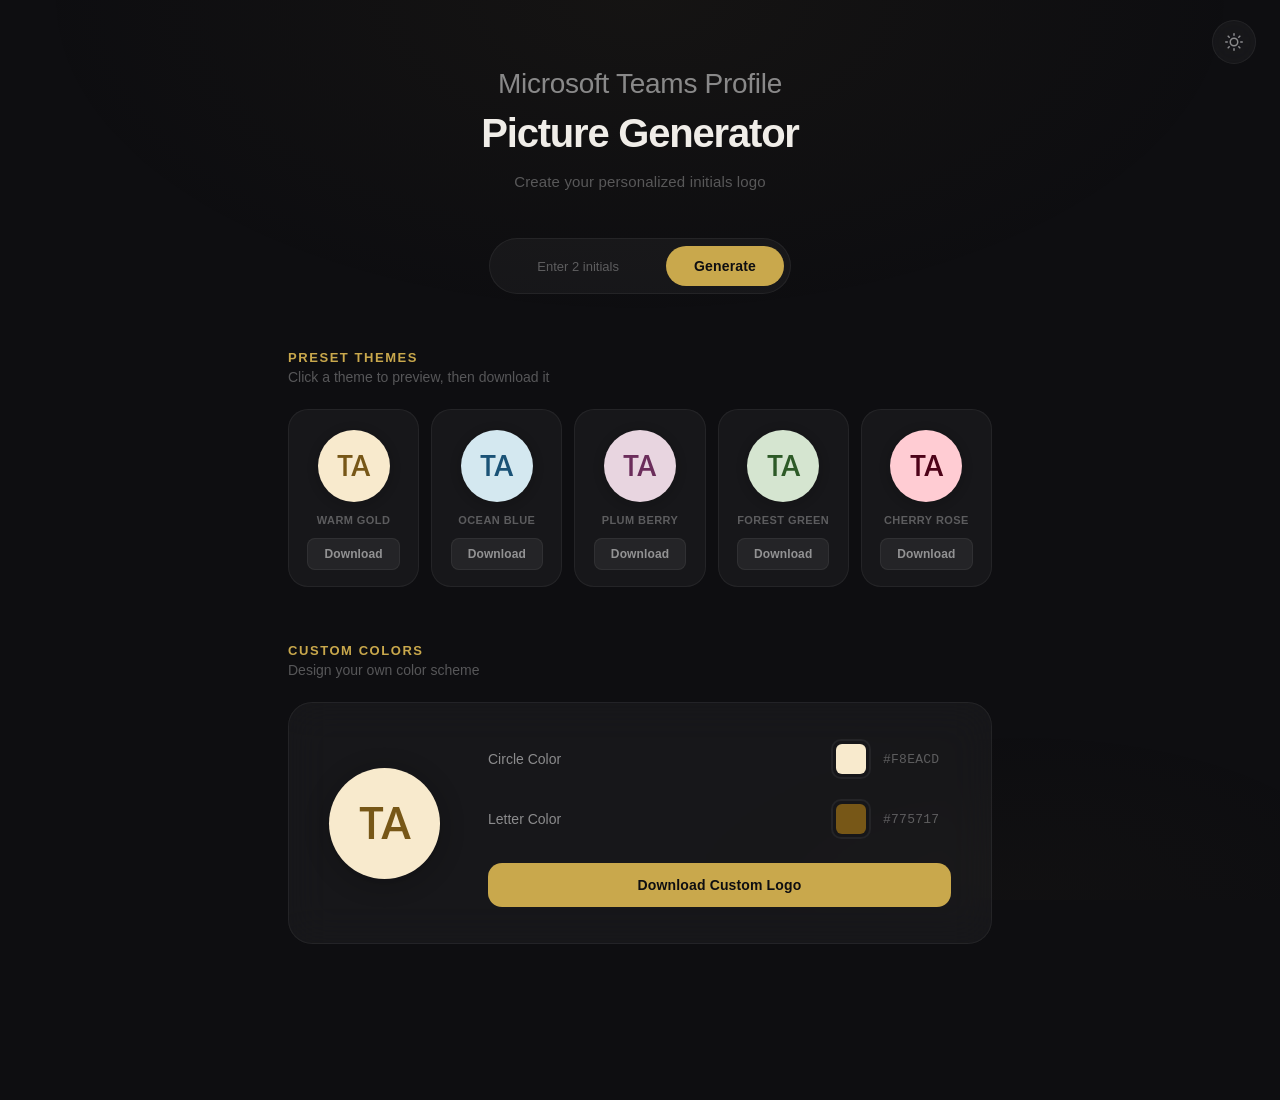
==== index.html @ c0f9a287 "slight adjustments to the color" ====
<!DOCTYPE html>
<html lang="en">
<head>
    <meta charset="UTF-8">
    <meta name="viewport" content="width=device-width, initial-scale=1.0">
    <title>MS Teams PFP Gen</title>
    <link rel="stylesheet" href="styles.css">
</head>
<body>
    <button class="theme-toggle" id="theme-toggle" aria-label="Toggle light/dark mode">
        <svg class="theme-icon theme-icon-sun" viewBox="0 0 24 24" fill="none" stroke="currentColor" stroke-width="2" stroke-linecap="round" stroke-linejoin="round">
            <circle cx="12" cy="12" r="5"></circle>
            <line x1="12" y1="1" x2="12" y2="3"></line>
            <line x1="12" y1="21" x2="12" y2="23"></line>
            <line x1="4.22" y1="4.22" x2="5.64" y2="5.64"></line>
            <line x1="18.36" y1="18.36" x2="19.78" y2="19.78"></line>
            <line x1="1" y1="12" x2="3" y2="12"></line>
            <line x1="21" y1="12" x2="23" y2="12"></line>
            <line x1="4.22" y1="19.78" x2="5.64" y2="18.36"></line>
            <line x1="18.36" y1="5.64" x2="19.78" y2="4.22"></line>
        </svg>
        <svg class="theme-icon theme-icon-moon" viewBox="0 0 24 24" fill="none" stroke="currentColor" stroke-width="2" stroke-linecap="round" stroke-linejoin="round">
            <path d="M21 12.79A9 9 0 1 1 11.21 3 7 7 0 0 0 21 12.79z"></path>
        </svg>
    </button>
    <div class="page">
        <header class="header">
            <h1 class="title">Microsoft Teams Profile <span class="title-accent">Picture Generator</span></h1>
            <p class="subtitle">Create your personalized initials logo</p>
        </header>

        <div class="input-section">
            <form id="initials-form" class="initials-form">
                <input type="text" id="initials" name="initials" maxlength="2" placeholder="Enter 2 initials" autocomplete="off">
                <button type="submit" class="btn btn-primary">Generate</button>
            </form>
        </div>

        <section class="section">
            <h2 class="section-title">Preset Themes</h2>
            <p class="section-desc">Click a theme to preview, then download it</p>
            <div class="presets-grid">
                <div class="preset-card" data-bg="#F8EACD" data-text="#775717">
                    <div class="preset-logo-wrap">
                        <div class="preset-logo">
                            <div class="preset-circle" style="background:#F8EACD;"></div>
                            <span class="preset-pair" style="color:#775717;">TA</span>
                        </div>
                    </div>
                    <span class="preset-label">Warm Gold</span>
                    <button class="btn btn-small btn-download preset-download">Download</button>
                </div>
                <div class="preset-card" data-bg="#D4E8F0" data-text="#1A5276">
                    <div class="preset-logo-wrap">
                        <div class="preset-logo">
                            <div class="preset-circle" style="background:#D4E8F0;"></div>
                            <span class="preset-pair" style="color:#1A5276;">TA</span>
                        </div>
                    </div>
                    <span class="preset-label">Ocean Blue</span>
                    <button class="btn btn-small btn-download preset-download">Download</button>
                </div>
                <div class="preset-card" data-bg="#E8D5E0" data-text="#6B2D5B">
                    <div class="preset-logo-wrap">
                        <div class="preset-logo">
                            <div class="preset-circle" style="background:#E8D5E0;"></div>
                            <span class="preset-pair" style="color:#6B2D5B;">TA</span>
                        </div>
                    </div>
                    <span class="preset-label">Plum Berry</span>
                    <button class="btn btn-small btn-download preset-download">Download</button>
                </div>
                <div class="preset-card" data-bg="#D5E5D0" data-text="#2D5A27">
                    <div class="preset-logo-wrap">
                        <div class="preset-logo">
                            <div class="preset-circle" style="background:#D5E5D0;"></div>
                            <span class="preset-pair" style="color:#2D5A27;">TA</span>
                        </div>
                    </div>
                    <span class="preset-label">Forest Green</span>
                    <button class="btn btn-small btn-download preset-download">Download</button>
                </div>
                <div class="preset-card" data-bg="#2C2C2C" data-text="#E8C872">
                    <div class="preset-logo-wrap">
                        <div class="preset-logo">
                            <div class="preset-circle" style="background:#ffccd3;"></div>
                            <span class="preset-pair" style="color:#4d0218;">TA</span>
                        </div>
                    </div>
                    <span class="preset-label">Cherry Rose</span>
                    <button class="btn btn-small btn-download preset-download">Download</button>
                </div>
            </div>
        </section>

        <section class="section">
            <h2 class="section-title">Custom Colors</h2>
            <p class="section-desc">Design your own color scheme</p>
            <div class="custom-area">
                <div class="custom-preview">
                    <div class="logo" id="custom-logo">
                        <div class="circle" id="custom-circle"></div>
                        <span class="letter-pair" id="custom-pair">TA</span>
                    </div>
                </div>
                <div class="custom-controls">
                    <div class="color-row">
                        <label class="color-label" for="circle-color">Circle Color</label>
                        <div class="color-input-wrap">
                            <input type="color" id="circle-color" value="#F8EACD" class="color-input">
                            <span class="color-hex" id="circle-hex">#F8EACD</span>
                        </div>
                    </div>
                    <div class="color-row">
                        <label class="color-label" for="letter-color">Letter Color</label>
                        <div class="color-input-wrap">
                            <input type="color" id="letter-color" value="#775717" class="color-input">
                            <span class="color-hex" id="letter-hex">#775717</span>
                        </div>
                    </div>
                    <button class="btn btn-primary btn-download-custom" id="download-custom">Download Custom Logo</button>
                </div>
            </div>
        </section>
    </div>

    <script>
        let currentInitials = ['T', 'A'];

        const form = document.getElementById('initials-form');
        const customPair = document.getElementById('custom-pair');
        const customCircle = document.getElementById('custom-circle');
        const circleColorInput = document.getElementById('circle-color');
        const letterColorInput = document.getElementById('letter-color');
        const circleHex = document.getElementById('circle-hex');
        const letterHex = document.getElementById('letter-hex');

        function updateAllInitials() {
            const text = currentInitials[0] + currentInitials[1];
            customPair.textContent = text;
            document.querySelectorAll('.preset-pair').forEach(pair => {
                pair.textContent = text;
            });
        }

        form.addEventListener('submit', (e) => {
            e.preventDefault();
            const value = form.elements['initials'].value.trim().toUpperCase();
            if (value.length >= 2) {
                currentInitials = [value[0], value[1]];
                updateAllInitials();
            }
        });

        circleColorInput.addEventListener('input', () => {
            const c = circleColorInput.value;
            customCircle.style.background = c;
            circleHex.textContent = c.toUpperCase();
        });

        letterColorInput.addEventListener('input', () => {
            const c = letterColorInput.value;
            customPair.style.color = c;
            letterHex.textContent = c.toUpperCase();
        });

        function downloadLogo(bgColor, textColor, filename) {
            const size = 444;
            const fontSize = 180;
            const canvas = document.createElement('canvas');
            canvas.width = size;
            canvas.height = size;
            const ctx = canvas.getContext('2d');

            ctx.beginPath();
            ctx.arc(size / 2, size / 2, size / 2, 0, Math.PI * 2);
            ctx.fillStyle = bgColor;
            ctx.fill();

            ctx.font = `600 ${fontSize}px "MyCustomFont", "Segoe UI", sans-serif`;
            ctx.fillStyle = textColor;
            ctx.textBaseline = 'middle';
            ctx.textAlign = 'center';

            const text = currentInitials[0] + currentInitials[1];
            ctx.fillText(text, size / 2, size / 2 + 2);

            canvas.toBlob((blob) => {
                const url = URL.createObjectURL(blob);
                const a = document.createElement('a');
                a.href = url;
                a.download = filename || 'ms-teams-pfp.png';
                a.click();
                URL.revokeObjectURL(url);
            }, 'image/png');
        }

        document.querySelectorAll('.preset-card').forEach(card => {
            const btn = card.querySelector('.preset-download');
            btn.addEventListener('click', (e) => {
                e.stopPropagation();
                const bg = card.dataset.bg;
                const text = card.dataset.text;
                const label = card.querySelector('.preset-label').textContent.toLowerCase().replace(/\s+/g, '-');
                downloadLogo(bg, text, `ms-teams-pfp-${label}.png`);
            });
        });

        document.getElementById('download-custom').addEventListener('click', () => {
            downloadLogo(circleColorInput.value, letterColorInput.value, 'ms-teams-pfp-custom.png');
        });

        const toggle = document.getElementById('theme-toggle');
        const root = document.documentElement;

        function setTheme(mode) {
            root.setAttribute('data-theme', mode);
        }

        toggle.addEventListener('click', () => {
            const current = root.getAttribute('data-theme') || 'dark';
            setTheme(current === 'dark' ? 'light' : 'dark');
        });

        setTheme('dark');

    </script>
</body>
</html>
---- styles.css ----
@font-face {
  font-family: 'MyCustomFont';
  src: url('fonts/Segoe UI/seguisb.ttf') format('truetype');
  font-weight: 600;
  font-style: normal;
}

@import url('https://fonts.googleapis.com/css2?family=DM+Sans:ital,opsz,wght@0,9..40,300;0,9..40,400;0,9..40,500;0,9..40,600;0,9..40,700&family=DM+Mono:wght@400;500&display=swap');

*, *::before, *::after {
  margin: 0;
  padding: 0;
  box-sizing: border-box;
}

:root {
  --bg-primary: #0e0e11;
  --bg-secondary: #161619;
  --bg-card: rgba(255, 255, 255, 0.04);
  --bg-card-hover: rgba(255, 255, 255, 0.07);
  --border-subtle: rgba(255, 255, 255, 0.06);
  --border-hover: rgba(255, 255, 255, 0.12);
  --text-primary: #f0ede8;
  --text-secondary: rgba(255, 255, 255, 0.5);
  --text-tertiary: rgba(255, 255, 255, 0.3);
  --accent: #c9a84c;
  --accent-dim: rgba(201, 168, 76, 0.15);
  --accent-glow: rgba(201, 168, 76, 0.08);
  --radius-sm: 10px;
  --radius-md: 14px;
  --radius-lg: 20px;
  --radius-xl: 24px;
  --shadow-card: 0 12px 40px rgba(0, 0, 0, 0.3), 0 0 0 1px rgba(255, 255, 255, 0.05);
  --shadow-circle: 0 2px 12px rgba(0, 0, 0, 0.2);
  --shadow-circle-lg: 0 4px 24px rgba(0, 0, 0, 0.25);
  --shadow-btn: 0 4px 20px rgba(201, 168, 76, 0.25);
  --glow-top: rgba(201, 168, 76, 0.04);
  --glow-bottom: rgba(201, 168, 76, 0.02);
}

[data-theme="light"] {
  --bg-primary: #f5f2ed;
  --bg-secondary: #eae6df;
  --bg-card: rgba(255, 255, 255, 0.7);
  --bg-card-hover: rgba(255, 255, 255, 0.9);
  --border-subtle: rgba(0, 0, 0, 0.06);
  --border-hover: rgba(0, 0, 0, 0.12);
  --text-primary: #1a1a1a;
  --text-secondary: rgba(0, 0, 0, 0.55);
  --text-tertiary: rgba(0, 0, 0, 0.35);
  --accent: #8B6914;
  --accent-dim: rgba(139, 105, 20, 0.1);
  --accent-glow: rgba(139, 105, 20, 0.06);
  --shadow-card: 0 8px 32px rgba(0, 0, 0, 0.06), 0 0 0 1px rgba(0, 0, 0, 0.03);
  --shadow-circle: 0 2px 10px rgba(0, 0, 0, 0.08);
  --shadow-circle-lg: 0 4px 20px rgba(0, 0, 0, 0.1);
  --shadow-btn: 0 4px 16px rgba(139, 105, 20, 0.2);
  --glow-top: rgba(139, 105, 20, 0.03);
  --glow-bottom: rgba(139, 105, 20, 0.015);
}

body {
  font-family: "DM Sans", -apple-system, BlinkMacSystemFont, sans-serif;
  background: var(--bg-primary);
  color: var(--text-primary);
  min-height: 100vh;
  -webkit-font-smoothing: antialiased;
  overflow-x: hidden;
}

body::before {
  content: '';
  position: fixed;
  inset: 0;
  background:
    radial-gradient(ellipse 80% 60% at 50% 0%, var(--glow-top) 0%, transparent 60%),
    radial-gradient(ellipse 60% 40% at 80% 100%, var(--glow-bottom) 0%, transparent 50%);
  pointer-events: none;
  z-index: 0;
}

.page {
  position: relative;
  z-index: 1;
  max-width: 760px;
  margin: 0 auto;
  padding: 64px 28px 100px;
}


.header {
  text-align: center;
  margin-bottom: 48px;
  animation: fadeUp 0.6s ease-out;
}

.title {
  font-family: "DM Sans", sans-serif;
  font-size: 28px;
  font-weight: 400;
  letter-spacing: -0.01em;
  color: var(--text-secondary);
  line-height: 1.4;
}

.title-accent {
  display: block;
  font-size: 40px;
  font-weight: 700;
  letter-spacing: -0.03em;
  color: var(--text-primary);
  margin-top: 2px;
}

.subtitle {
  margin-top: 12px;
  font-size: 15px;
  color: var(--text-tertiary);
  font-weight: 400;
  letter-spacing: 0.01em;
}


.input-section {
  display: flex;
  justify-content: center;
  margin-bottom: 56px;
  animation: fadeUp 0.6s ease-out 0.1s both;
}

.initials-form {
  display: flex;
  gap: 8px;
  align-items: center;
  background: var(--bg-card);
  border: 1px solid var(--border-subtle);
  border-radius: 60px;
  padding: 6px 6px 6px 8px;
  backdrop-filter: blur(20px);
  transition: border-color 0.3s, box-shadow 0.3s;
}

.initials-form:focus-within {
  border-color: var(--accent);
  box-shadow: 0 0 0 3px var(--accent-dim), 0 8px 32px rgba(0, 0, 0, 0.15);
}

.initials-form input {
  width: 160px;
  padding: 12px 20px;
  font-size: 16px;
  font-family: "DM Sans", sans-serif;
  font-weight: 500;
  border: none;
  background: transparent;
  color: var(--text-primary);
  text-align: center;
  letter-spacing: 0.2em;
  text-transform: uppercase;
  outline: none;
}

.initials-form input::placeholder {
  text-transform: none;
  letter-spacing: normal;
  color: var(--text-tertiary);
  font-size: 13px;
  font-weight: 400;
}

.btn {
  font-family: "DM Sans", sans-serif;
  font-size: 14px;
  font-weight: 600;
  border: none;
  cursor: pointer;
  transition: all 0.25s cubic-bezier(0.4, 0, 0.2, 1);
  letter-spacing: 0.01em;
}

.btn-primary {
  background: var(--accent);
  color: var(--bg-primary);
  padding: 12px 28px;
  border-radius: 60px;
}

.btn-primary:hover {
  background: #d4b45a;
  transform: translateY(-1px);
  box-shadow: var(--shadow-btn);
}

.btn-primary:active {
  transform: translateY(0);
}

.btn-small {
  padding: 8px 16px;
  font-size: 12px;
  font-weight: 600;
  border-radius: 8px;
}

.btn-download {
  background: rgba(255, 255, 255, 0.06);
  color: var(--text-secondary);
  border: 1px solid var(--border-subtle);
}

.btn-download:hover {
  background: var(--accent);
  color: var(--bg-primary);
  border-color: var(--accent);
  transform: translateY(-1px);
  box-shadow: var(--shadow-btn);
}


.section {
  margin-bottom: 56px;
}

.section-title {
  font-family: "DM Sans", sans-serif;
  font-size: 13px;
  font-weight: 600;
  text-transform: uppercase;
  letter-spacing: 0.12em;
  margin-bottom: 4px;
  color: var(--accent);
}

.section-desc {
  font-size: 14px;
  color: var(--text-tertiary);
  margin-bottom: 24px;
  font-weight: 400;
}

/* ─── Presets Grid ─── */

.presets-grid {
  display: grid;
  grid-template-columns: repeat(5, 1fr);
  gap: 12px;
  animation: fadeUp 0.6s ease-out 0.2s both;
}

@media (max-width: 640px) {
  .presets-grid {
    grid-template-columns: repeat(3, 1fr);
  }
}

@media (max-width: 400px) {
  .presets-grid {
    grid-template-columns: repeat(2, 1fr);
  }
}

.preset-card {
  display: flex;
  flex-direction: column;
  align-items: center;
  gap: 12px;
  padding: 20px 10px 16px;
  background: var(--bg-card);
  border-radius: var(--radius-lg);
  border: 1px solid var(--border-subtle);
  transition: all 0.3s cubic-bezier(0.4, 0, 0.2, 1);
  cursor: default;
  backdrop-filter: blur(10px);
}

.preset-card:hover {
  border-color: var(--border-hover);
  background: var(--bg-card-hover);
  transform: translateY(-4px);
  box-shadow: var(--shadow-card);
}

.preset-logo-wrap {
  display: flex;
  align-items: center;
  justify-content: center;
}

.preset-logo {
  position: relative;
  width: 72px;
  height: 72px;
  transition: transform 0.3s cubic-bezier(0.4, 0, 0.2, 1);
}

.preset-card:hover .preset-logo {
  transform: scale(1.05);
}

.preset-circle {
  position: absolute;
  inset: 0;
  border-radius: 50%;
  box-shadow: var(--shadow-circle);
}

.preset-pair {
  position: absolute;
  inset: 0;
  z-index: 1;
  display: flex;
  align-items: center;
  justify-content: center;
  font-family: "MyCustomFont", "Segoe UI", sans-serif;
  font-size: 29px;
  font-weight: 600;
  line-height: 1;
  padding-bottom: 3px;
}

.preset-label {
  font-size: 11px;
  font-weight: 600;
  color: var(--text-tertiary);
  letter-spacing: 0.04em;
  text-transform: uppercase;
}

/* ─── Custom Area ─── */

.custom-area {
  display: flex;
  align-items: center;
  gap: 48px;
  background: var(--bg-card);
  border-radius: var(--radius-xl);
  padding: 36px 40px;
  border: 1px solid var(--border-subtle);
  backdrop-filter: blur(20px);
  animation: fadeUp 0.6s ease-out 0.3s both;
}

@media (max-width: 540px) {
  .custom-area {
    flex-direction: column;
    gap: 28px;
    padding: 28px 24px;
  }
}

.custom-preview {
  display: flex;
  align-items: center;
  justify-content: center;
  flex-shrink: 0;
}

.logo {
  position: relative;
  width: 111px;
  height: 111px;
  transition: transform 0.3s ease;
}

.logo:hover {
  transform: scale(1.04);
}

.circle {
  position: absolute;
  inset: 0;
  background: #F8EACD;
  border-radius: 50%;
  box-shadow: var(--shadow-circle-lg);
}

.letter-pair {
  position: absolute;
  inset: 0;
  z-index: 1;
  display: flex;
  align-items: center;
  justify-content: center;
  font-family: "MyCustomFont", "Segoe UI", sans-serif;
  font-size: 45px;
  font-weight: 600;
  color: #775717;
  line-height: 1;
  padding-bottom: 5px;
}

.custom-controls {
  display: flex;
  flex-direction: column;
  gap: 20px;
  flex: 1;
}

.color-row {
  display: flex;
  align-items: center;
  justify-content: space-between;
  gap: 16px;
}

.color-label {
  font-size: 14px;
  font-weight: 500;
  color: var(--text-secondary);
  white-space: nowrap;
}

.color-input-wrap {
  display: flex;
  align-items: center;
  gap: 12px;
}

.color-input {
  -webkit-appearance: none;
  appearance: none;
  width: 40px;
  height: 40px;
  border: 2px solid var(--border-subtle);
  border-radius: var(--radius-sm);
  cursor: pointer;
  padding: 3px;
  background: var(--bg-secondary);
  transition: border-color 0.2s, box-shadow 0.2s;
}

.color-input:hover {
  border-color: var(--border-hover);
  box-shadow: 0 0 0 3px rgba(255, 255, 255, 0.04);
}

.color-input::-webkit-color-swatch-wrapper {
  padding: 0;
}

.color-input::-webkit-color-swatch {
  border: none;
  border-radius: 6px;
}

.color-input::-moz-color-swatch {
  border: none;
  border-radius: 6px;
}

.color-hex {
  font-size: 13px;
  font-family: "DM Mono", "Consolas", "SF Mono", monospace;
  color: var(--text-tertiary);
  min-width: 68px;
  letter-spacing: 0.02em;
}

.btn-download-custom {
  margin-top: 4px;
  width: 100%;
  border-radius: var(--radius-md);
  padding: 14px 28px;
  font-size: 14px;
}


.theme-toggle {
  position: fixed;
  top: 20px;
  right: 24px;
  z-index: 100;
  width: 44px;
  height: 44px;
  border-radius: 50%;
  border: 1px solid var(--border-subtle);
  background: var(--bg-card);
  backdrop-filter: blur(20px);
  color: var(--text-secondary);
  cursor: pointer;
  display: flex;
  align-items: center;
  justify-content: center;
  transition: all 0.3s cubic-bezier(0.4, 0, 0.2, 1);
}

.theme-toggle:hover {
  border-color: var(--accent);
  color: var(--accent);
  box-shadow: 0 0 0 3px var(--accent-dim);
  transform: scale(1.05);
}

.theme-icon {
  width: 18px;
  height: 18px;
  transition: opacity 0.3s, transform 0.3s;
  position: absolute;
}

.theme-icon-sun {
  opacity: 1;
  transform: rotate(0deg);
}

.theme-icon-moon {
  opacity: 0;
  transform: rotate(-90deg);
}

[data-theme="light"] .theme-icon-sun {
  opacity: 0;
  transform: rotate(90deg);
}

[data-theme="light"] .theme-icon-moon {
  opacity: 1;
  transform: rotate(0deg);
}

body,
body::before,
.page,
.initials-form,
.initials-form input,
.preset-card,
.custom-area,
.color-input,
.theme-toggle,
.btn-primary,
.btn-download,
.section-title,
.section-desc,
.preset-label,
.color-label,
.color-hex,
.subtitle,
.title,
.title-accent {
  transition: background 0.4s ease, color 0.4s ease, border-color 0.4s ease, box-shadow 0.4s ease;
}

[data-theme="light"] .btn-primary:hover {
  background: #a07b1a;
}


@keyframes fadeUp {
  from {
    opacity: 0;
    transform: translateY(16px);
  }
  to {
    opacity: 1;
    transform: translateY(0);
  }
}
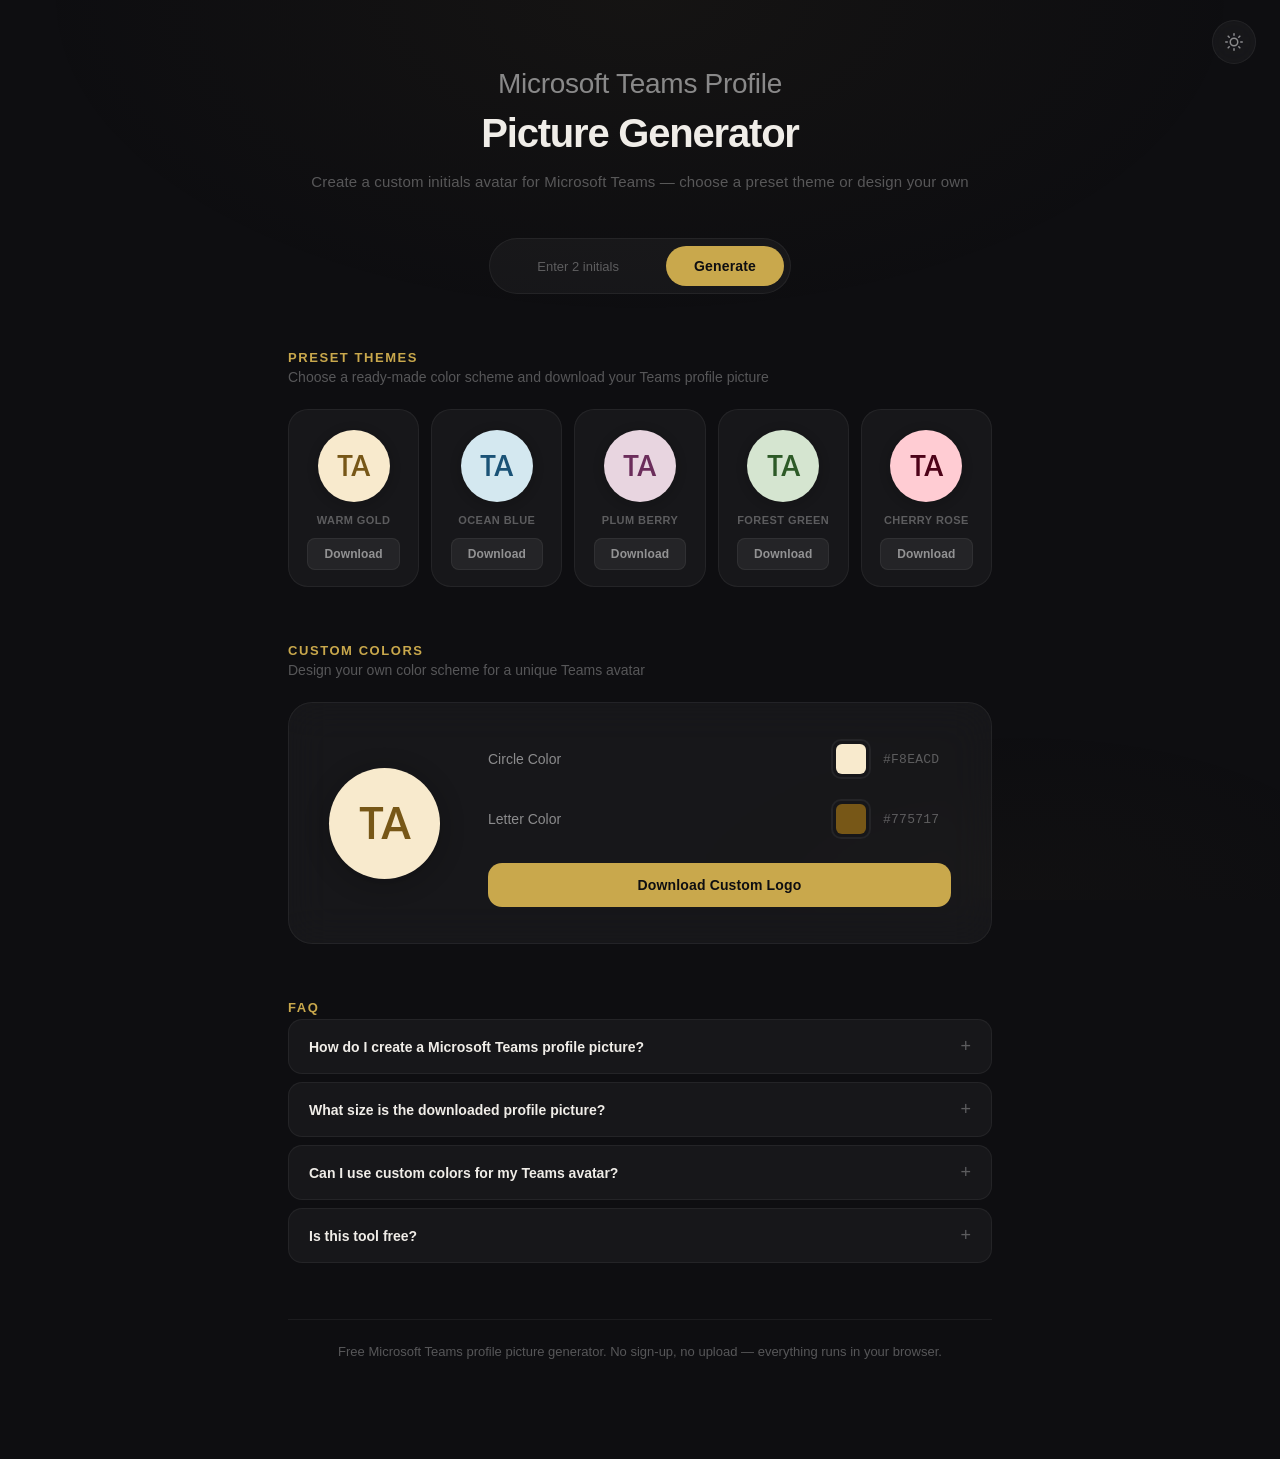
==== commit 882df8ba: "adjusting presets" ====
--- a/index.html
+++ b/index.html
@@ -3,7 +3,80 @@
 <head>
     <meta charset="UTF-8">
     <meta name="viewport" content="width=device-width, initial-scale=1.0">
-    <title>MS Teams PFP Gen</title>
+
+    <title>Microsoft Teams Profile Picture Generator — Create Custom Initials Avatars</title>
+    <meta name="description" content="Free online tool to generate Microsoft Teams-style initials profile pictures. Choose from preset color themes or create custom colors. Download high-resolution PNG avatars instantly.">
+    <meta name="keywords" content="Microsoft Teams profile picture, Teams avatar generator, initials profile picture, Teams PFP maker, custom Teams avatar, monogram generator, Teams default profile picture, initials logo creator">
+    <meta name="author" content="MS Teams PFP Generator">
+    <meta name="robots" content="index, follow">
+    <link rel="canonical" href="">
+
+    <meta property="og:type" content="website">
+    <meta property="og:title" content="Microsoft Teams Profile Picture Generator — Custom Initials Avatars">
+    <meta property="og:description" content="Generate professional Microsoft Teams-style initials profile pictures. Pick preset themes or design custom colors. Free, instant PNG download.">
+    <meta property="og:site_name" content="Teams Profile Picture Generator">
+    <meta property="og:locale" content="en_US">
+
+    <meta name="twitter:card" content="summary_large_image">
+    <meta name="twitter:title" content="Microsoft Teams Profile Picture Generator — Custom Initials Avatars">
+    <meta name="twitter:description" content="Generate professional Microsoft Teams-style initials profile pictures. Pick preset themes or design custom colors. Free, instant PNG download.">
+
+    <script type="application/ld+json">
+    {
+        "@context": "https://schema.org",
+        "@type": "WebApplication",
+        "name": "Microsoft Teams Profile Picture Generator",
+        "description": "Free online tool to create Microsoft Teams-style initials profile pictures with custom colors and preset themes. Download high-resolution PNG avatars instantly.",
+        "url": "",
+        "applicationCategory": "DesignApplication",
+        "operatingSystem": "Any",
+        "offers": {
+            "@type": "Offer",
+            "price": "0",
+            "priceCurrency": "USD"
+        },
+        "featureList": [
+            "Custom initials input",
+            "Preset color themes",
+            "Custom color picker",
+            "High-resolution PNG export",
+            "Microsoft Teams style avatars"
+        ]
+    }
+    </script>
+    <script type="application/ld+json">
+    {
+        "@context": "https://schema.org",
+        "@type": "FAQPage",
+        "mainEntity": [
+            {
+                "@type": "Question",
+                "name": "How do I create a Microsoft Teams profile picture with my initials?",
+                "acceptedAnswer": {
+                    "@type": "Answer",
+                    "text": "Enter your two initials in the input field and click Generate. Choose from five preset color themes or create a custom color combination, then click Download to save your profile picture as a high-resolution PNG."
+                }
+            },
+            {
+                "@type": "Question",
+                "name": "What size is the downloaded Teams profile picture?",
+                "acceptedAnswer": {
+                    "@type": "Answer",
+                    "text": "The profile picture downloads as a 444x444 pixel PNG image with a transparent-free circular design, optimized for Microsoft Teams and other platforms."
+                }
+            },
+            {
+                "@type": "Question",
+                "name": "Can I customize the colors of my Teams avatar?",
+                "acceptedAnswer": {
+                    "@type": "Answer",
+                    "text": "Yes. You can choose from five preset themes (Warm Gold, Ocean Blue, Plum Berry, Forest Green, and Dark Luxe) or use the custom color pickers to set any circle background and letter color you want."
+                }
+            }
+        ]
+    }
+    </script>
+
     <link rel="stylesheet" href="styles.css">
 </head>
 <body>
@@ -26,19 +99,20 @@
     <div class="page">
         <header class="header">
             <h1 class="title">Microsoft Teams Profile <span class="title-accent">Picture Generator</span></h1>
-            <p class="subtitle">Create your personalized initials logo</p>
+            <p class="subtitle">Create a custom initials avatar for Microsoft Teams — choose a preset theme or design your own</p>
         </header>
 
-        <div class="input-section">
+        <main>
+        <div class="input-section" role="form" aria-label="Enter your initials">
             <form id="initials-form" class="initials-form">
-                <input type="text" id="initials" name="initials" maxlength="2" placeholder="Enter 2 initials" autocomplete="off">
+                <input type="text" id="initials" name="initials" maxlength="2" placeholder="Enter 2 initials" autocomplete="off" aria-label="Your two initials">
                 <button type="submit" class="btn btn-primary">Generate</button>
             </form>
         </div>
 
-        <section class="section">
+        <section class="section" aria-label="Preset color themes">
             <h2 class="section-title">Preset Themes</h2>
-            <p class="section-desc">Click a theme to preview, then download it</p>
+            <p class="section-desc">Choose a ready-made color scheme and download your Teams profile picture</p>
             <div class="presets-grid">
                 <div class="preset-card" data-bg="#F8EACD" data-text="#775717">
                     <div class="preset-logo-wrap">
@@ -80,7 +154,7 @@
                     <span class="preset-label">Forest Green</span>
                     <button class="btn btn-small btn-download preset-download">Download</button>
                 </div>
-                <div class="preset-card" data-bg="#2C2C2C" data-text="#E8C872">
+                <div class="preset-card" data-bg="#ffccd3" data-text="#4d0218">
                     <div class="preset-logo-wrap">
                         <div class="preset-logo">
                             <div class="preset-circle" style="background:#ffccd3;"></div>
@@ -93,9 +167,9 @@
             </div>
         </section>
 
-        <section class="section">
+        <section class="section" aria-label="Custom color designer">
             <h2 class="section-title">Custom Colors</h2>
-            <p class="section-desc">Design your own color scheme</p>
+            <p class="section-desc">Design your own color scheme for a unique Teams avatar</p>
             <div class="custom-area">
                 <div class="custom-preview">
                     <div class="logo" id="custom-logo">
@@ -122,6 +196,33 @@
                 </div>
             </div>
         </section>
+
+        <section class="section faq-section" aria-label="Frequently asked questions">
+            <h2 class="section-title">FAQ</h2>
+            <div class="faq-list">
+                <details class="faq-item">
+                    <summary class="faq-question">How do I create a Microsoft Teams profile picture?</summary>
+                    <p class="faq-answer">Type your two initials into the input field at the top of the page and click Generate. Your initials will appear across all preset themes and the custom color designer. Pick a style you like and hit Download to save a high-resolution PNG ready to upload to Microsoft Teams.</p>
+                </details>
+                <details class="faq-item">
+                    <summary class="faq-question">What size is the downloaded profile picture?</summary>
+                    <p class="faq-answer">Every download is a 444×444 pixel PNG — sharp enough for Microsoft Teams, Outlook, Slack, Zoom, and any other platform that uses profile avatars.</p>
+                </details>
+                <details class="faq-item">
+                    <summary class="faq-question">Can I use custom colors for my Teams avatar?</summary>
+                    <p class="faq-answer">Absolutely. Scroll to the Custom Colors section, pick any background circle color and letter color using the color pickers, then download your one-of-a-kind initials avatar.</p>
+                </details>
+                <details class="faq-item">
+                    <summary class="faq-question">Is this tool free?</summary>
+                    <p class="faq-answer">Yes — completely free with no sign-up required. Your initials are generated entirely in your browser and nothing is uploaded to any server.</p>
+                </details>
+            </div>
+        </section>
+        </main>
+
+        <footer class="footer">
+            <p>Free Microsoft Teams profile picture generator. No sign-up, no upload — everything runs in your browser.</p>
+        </footer>
     </div>
 
     <script>
--- a/styles.css
+++ b/styles.css
@@ -238,7 +238,6 @@
   font-weight: 400;
 }
 
-/* ─── Presets Grid ─── */
 
 .presets-grid {
   display: grid;
@@ -326,7 +325,6 @@
   text-transform: uppercase;
 }
 
-/* ─── Custom Area ─── */
 
 .custom-area {
   display: flex;
@@ -462,6 +460,84 @@
   border-radius: var(--radius-md);
   padding: 14px 28px;
   font-size: 14px;
+}
+
+
+.faq-section {
+  animation: fadeUp 0.6s ease-out 0.4s both;
+}
+
+.faq-list {
+  display: flex;
+  flex-direction: column;
+  gap: 8px;
+}
+
+.faq-item {
+  background: var(--bg-card);
+  border: 1px solid var(--border-subtle);
+  border-radius: var(--radius-md);
+  overflow: hidden;
+  transition: border-color 0.2s;
+}
+
+.faq-item[open] {
+  border-color: var(--border-hover);
+}
+
+.faq-question {
+  padding: 16px 20px;
+  font-size: 14px;
+  font-weight: 600;
+  color: var(--text-primary);
+  cursor: pointer;
+  list-style: none;
+  display: flex;
+  align-items: center;
+  justify-content: space-between;
+  gap: 12px;
+  transition: color 0.2s;
+}
+
+.faq-question::-webkit-details-marker {
+  display: none;
+}
+
+.faq-question::after {
+  content: '+';
+  font-size: 18px;
+  font-weight: 400;
+  color: var(--text-tertiary);
+  flex-shrink: 0;
+  transition: transform 0.2s;
+}
+
+.faq-item[open] .faq-question::after {
+  content: '−';
+  color: var(--accent);
+}
+
+.faq-question:hover {
+  color: var(--accent);
+}
+
+.faq-answer {
+  padding: 0 20px 16px;
+  font-size: 14px;
+  line-height: 1.65;
+  color: var(--text-secondary);
+}
+
+
+.footer {
+  text-align: center;
+  padding-top: 24px;
+  border-top: 1px solid var(--border-subtle);
+}
+
+.footer p {
+  font-size: 13px;
+  color: var(--text-tertiary);
 }
 
 
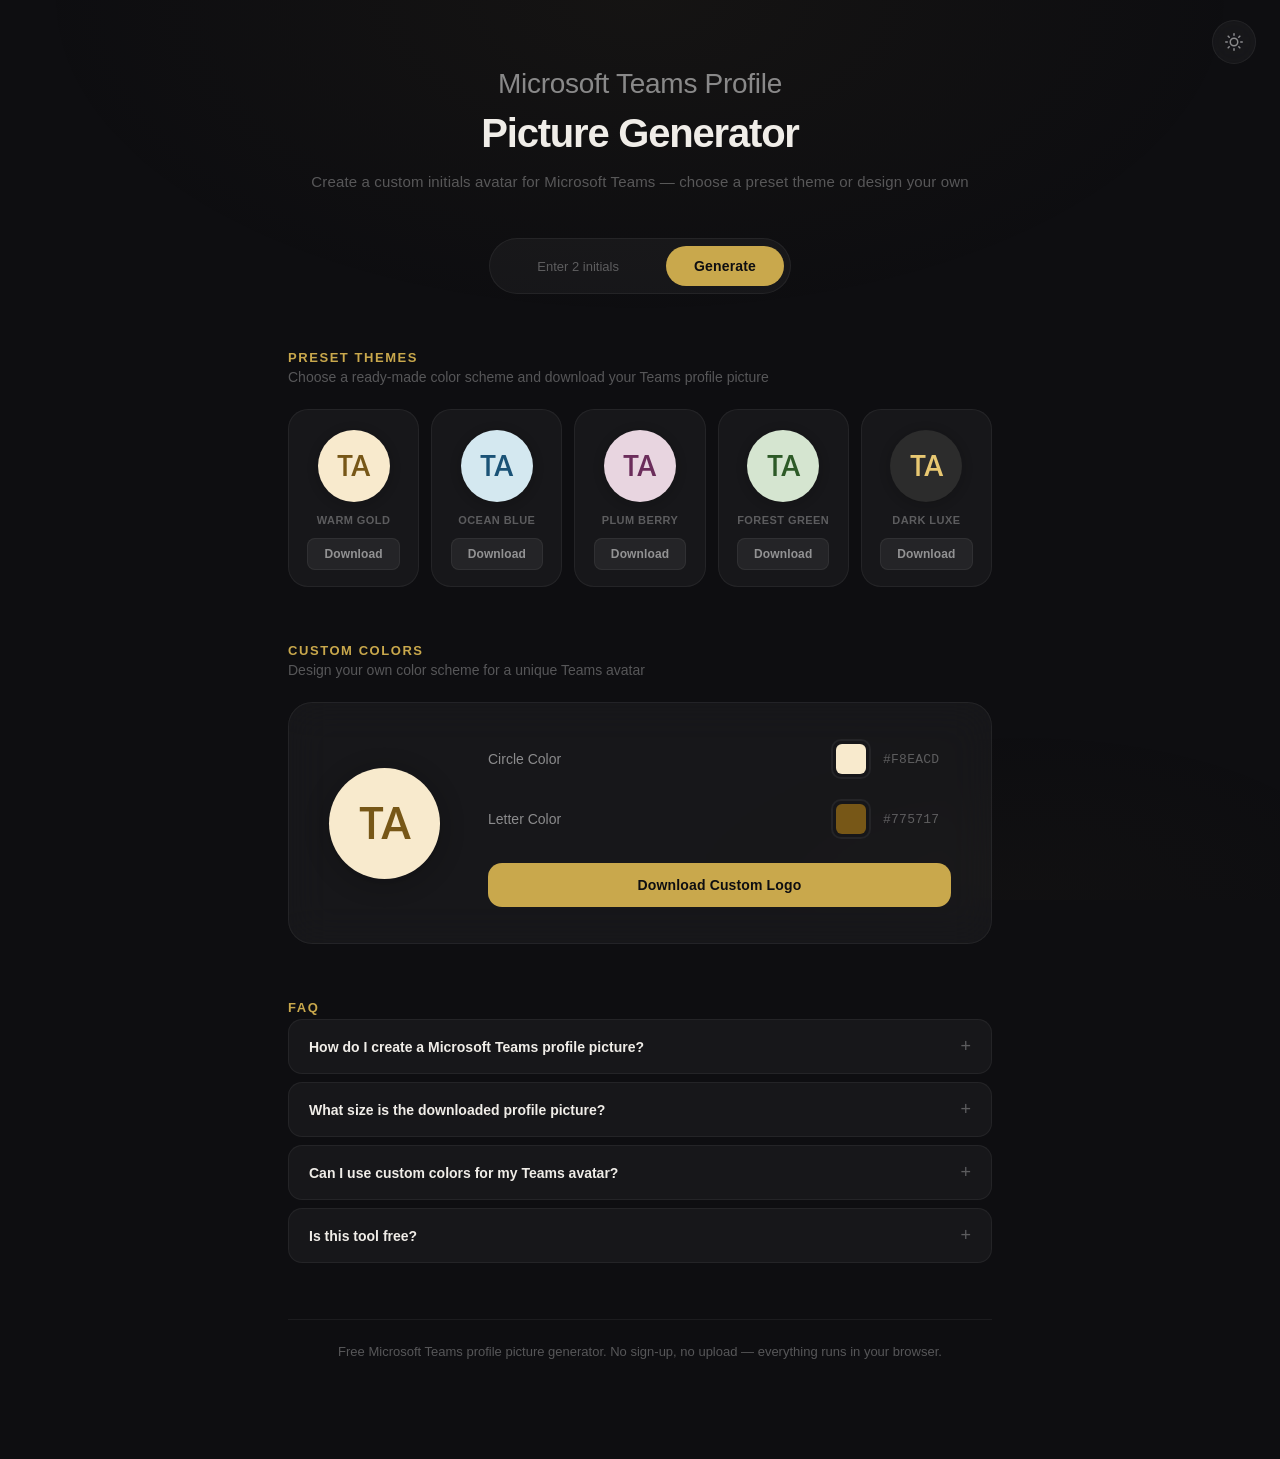
==== commit 40fa7751: "adjusting sizes" ====
--- a/index.html
+++ b/index.html
@@ -154,14 +154,14 @@
                     <span class="preset-label">Forest Green</span>
                     <button class="btn btn-small btn-download preset-download">Download</button>
                 </div>
-                <div class="preset-card" data-bg="#ffccd3" data-text="#4d0218">
-                    <div class="preset-logo-wrap">
-                        <div class="preset-logo">
-                            <div class="preset-circle" style="background:#ffccd3;"></div>
-                            <span class="preset-pair" style="color:#4d0218;">TA</span>
-                        </div>
-                    </div>
-                    <span class="preset-label">Cherry Rose</span>
+                <div class="preset-card" data-bg="#2C2C2C" data-text="#E8C872">
+                    <div class="preset-logo-wrap">
+                        <div class="preset-logo">
+                            <div class="preset-circle" style="background:#2C2C2C;"></div>
+                            <span class="preset-pair" style="color:#E8C872;">TA</span>
+                        </div>
+                    </div>
+                    <span class="preset-label">Dark Luxe</span>
                     <button class="btn btn-small btn-download preset-download">Download</button>
                 </div>
             </div>
@@ -284,7 +284,7 @@
             ctx.textAlign = 'center';
 
             const text = currentInitials[0] + currentInitials[1];
-            ctx.fillText(text, size / 2, size / 2 + 2);
+            ctx.fillText(text, size / 2, size / 2 + 10);
 
             canvas.toBlob((blob) => {
                 const url = URL.createObjectURL(blob);
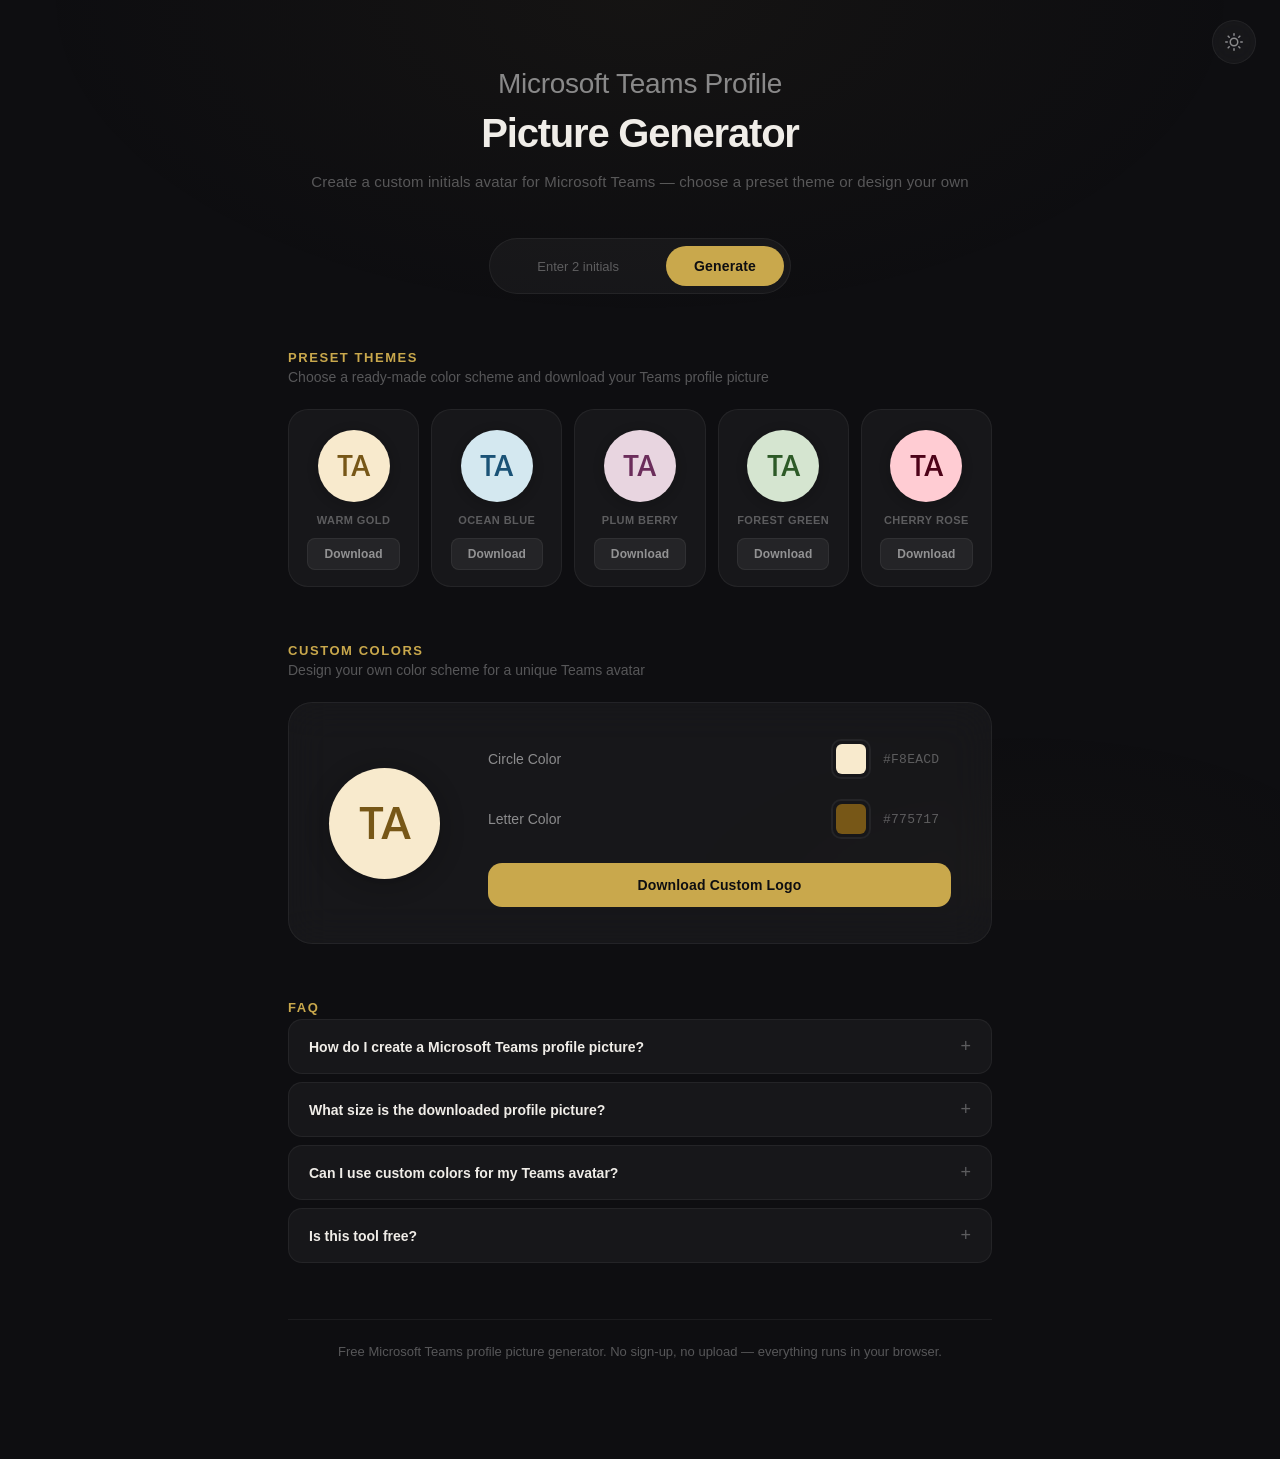
==== commit 3afa673a: "now fixed color" ====
--- a/index.html
+++ b/index.html
@@ -70,7 +70,7 @@
                 "name": "Can I customize the colors of my Teams avatar?",
                 "acceptedAnswer": {
                     "@type": "Answer",
-                    "text": "Yes. You can choose from five preset themes (Warm Gold, Ocean Blue, Plum Berry, Forest Green, and Dark Luxe) or use the custom color pickers to set any circle background and letter color you want."
+                    "text": "Yes. You can choose from five preset themes (Warm Gold, Ocean Blue, Plum Berry, Forest Green, and Cherry Rose) or use the custom color pickers to set any circle background and letter color you want."
                 }
             }
         ]
@@ -154,14 +154,14 @@
                     <span class="preset-label">Forest Green</span>
                     <button class="btn btn-small btn-download preset-download">Download</button>
                 </div>
-                <div class="preset-card" data-bg="#2C2C2C" data-text="#E8C872">
-                    <div class="preset-logo-wrap">
-                        <div class="preset-logo">
-                            <div class="preset-circle" style="background:#2C2C2C;"></div>
-                            <span class="preset-pair" style="color:#E8C872;">TA</span>
-                        </div>
-                    </div>
-                    <span class="preset-label">Dark Luxe</span>
+                <div class="preset-card" data-bg="#ffccd3" data-text="#4d0218">
+                    <div class="preset-logo-wrap">
+                        <div class="preset-logo">
+                            <div class="preset-circle" style="background:#ffccd3;"></div>
+                            <span class="preset-pair" style="color:#4d0218;">TA</span>
+                        </div>
+                    </div>
+                    <span class="preset-label">Cherry Rose</span>
                     <button class="btn btn-small btn-download preset-download">Download</button>
                 </div>
             </div>
--- a/styles.css
+++ b/styles.css
@@ -275,8 +275,6 @@
 .preset-card:hover {
   border-color: var(--border-hover);
   background: var(--bg-card-hover);
-  transform: translateY(-4px);
-  box-shadow: var(--shadow-card);
 }
 
 .preset-logo-wrap {
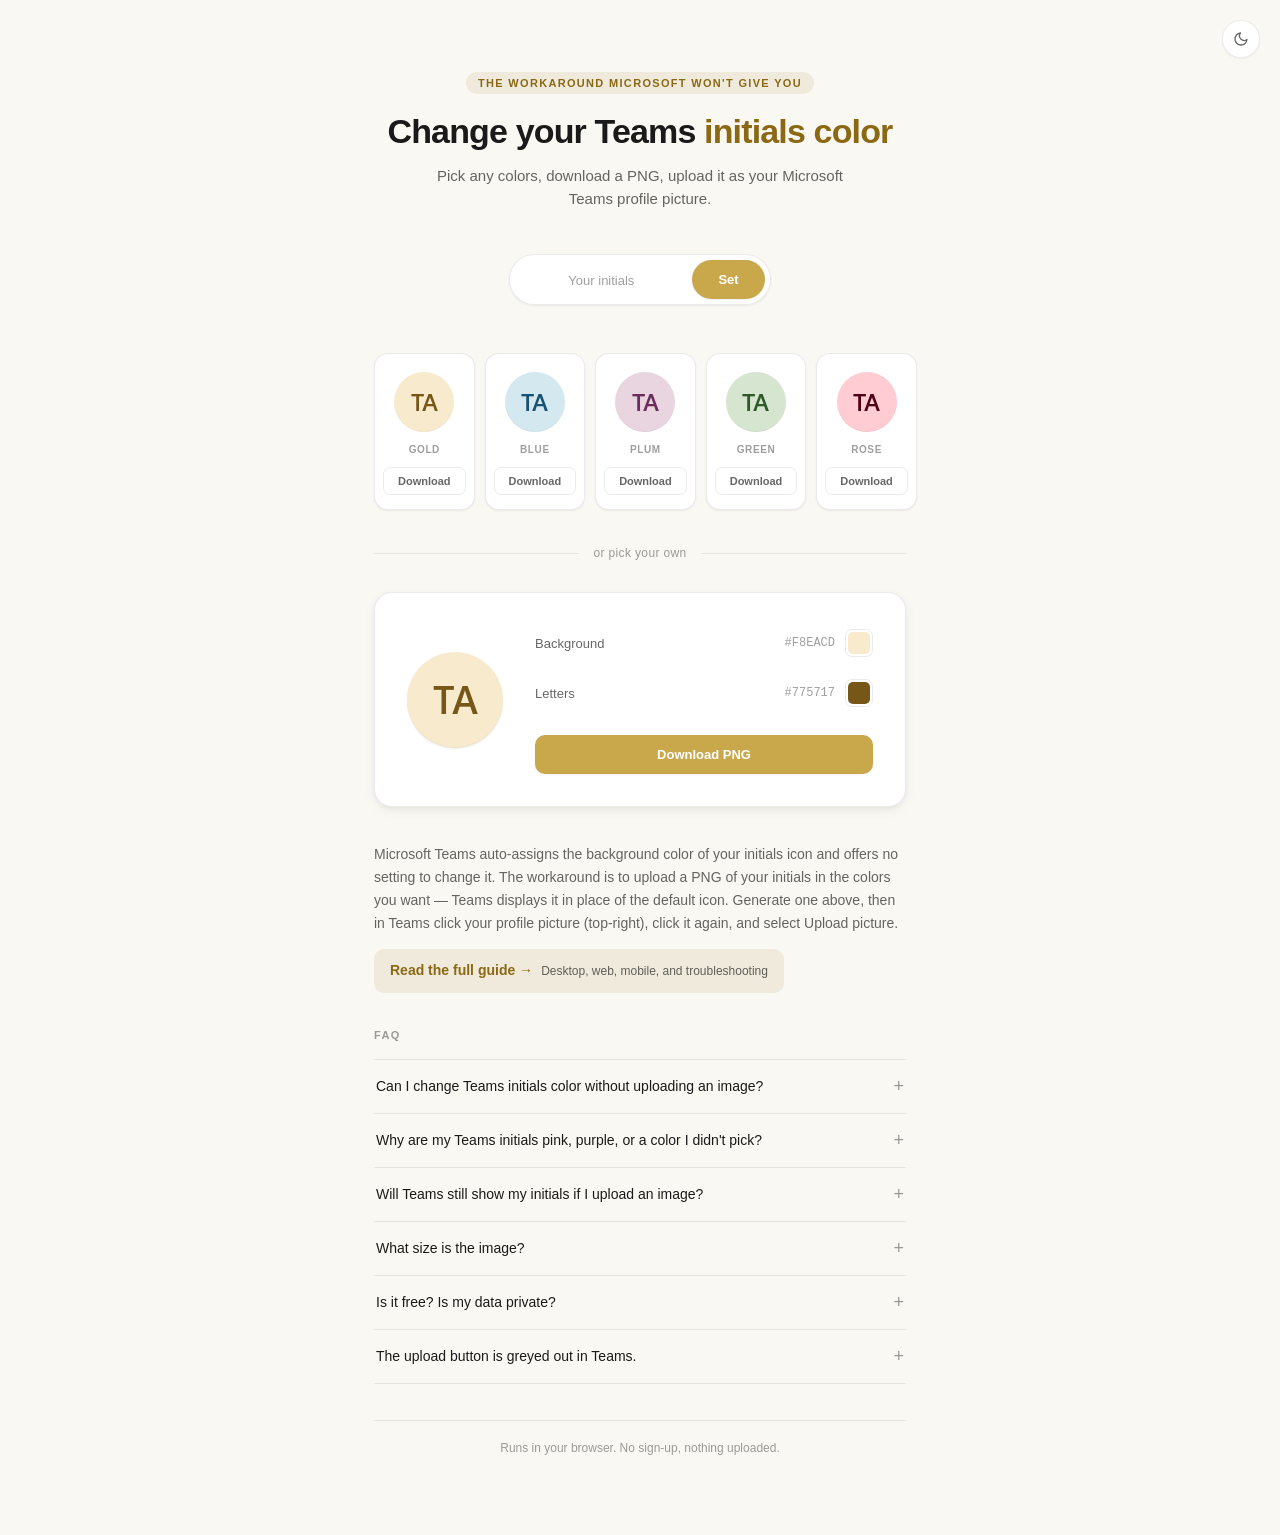
==== commit 9e2bef59: "redid SEO and UI" ====
--- a/index.html
+++ b/index.html
@@ -1,80 +1,50 @@
 <!DOCTYPE html>
-<html lang="en">
+<html lang="en" data-theme="light">
 <head>
     <meta charset="UTF-8">
     <meta name="viewport" content="width=device-width, initial-scale=1.0">
-
-    <title>Microsoft Teams Profile Picture Generator — Create Custom Initials Avatars</title>
-    <meta name="description" content="Free online tool to generate Microsoft Teams-style initials profile pictures. Choose from preset color themes or create custom colors. Download high-resolution PNG avatars instantly.">
-    <meta name="keywords" content="Microsoft Teams profile picture, Teams avatar generator, initials profile picture, Teams PFP maker, custom Teams avatar, monogram generator, Teams default profile picture, initials logo creator">
-    <meta name="author" content="MS Teams PFP Generator">
-    <meta name="robots" content="index, follow">
+    <meta name="theme-color" content="#f5f2ed">
+
+    <title>Change Your Microsoft Teams Initials Color — Free Generator (PNG)</title>
+    <meta name="description" content="Microsoft Teams won't let you change the color of your initials. This free generator creates a custom-colored initials image you upload as your profile picture. Any color, 444×444 PNG, no sign-up.">
+    <meta name="keywords" content="change teams initials color, microsoft teams initials color, teams profile picture color, change teams profile picture color, teams initials generator, microsoft teams profile picture generator, teams pfp color, teams initials background color, why are my teams initials pink, teams profile icon color, custom teams profile picture, initials profile picture generator">
+    <meta name="robots" content="index, follow, max-image-preview:large, max-snippet:-1">
     <link rel="canonical" href="">
 
     <meta property="og:type" content="website">
-    <meta property="og:title" content="Microsoft Teams Profile Picture Generator — Custom Initials Avatars">
-    <meta property="og:description" content="Generate professional Microsoft Teams-style initials profile pictures. Pick preset themes or design custom colors. Free, instant PNG download.">
-    <meta property="og:site_name" content="Teams Profile Picture Generator">
+    <meta property="og:title" content="Change Your Microsoft Teams Initials Color — Free Generator">
+    <meta property="og:description" content="The workaround for Teams' locked initials color. Pick any colors, download a PNG, upload it as your profile picture. Free, no sign-up.">
+    <meta property="og:site_name" content="Teams Initials Color Generator">
     <meta property="og:locale" content="en_US">
+    <meta property="og:image" content="og-image.png">
+    <meta property="og:image:width" content="1200">
+    <meta property="og:image:height" content="630">
 
     <meta name="twitter:card" content="summary_large_image">
-    <meta name="twitter:title" content="Microsoft Teams Profile Picture Generator — Custom Initials Avatars">
-    <meta name="twitter:description" content="Generate professional Microsoft Teams-style initials profile pictures. Pick preset themes or design custom colors. Free, instant PNG download.">
+    <meta name="twitter:title" content="Change Your Microsoft Teams Initials Color — Free Generator">
+    <meta name="twitter:description" content="The workaround for Teams' locked initials color. Pick any colors, download a PNG, upload it as your profile picture.">
+    <meta name="twitter:image" content="og-image.png">
 
     <script type="application/ld+json">
-    {
-        "@context": "https://schema.org",
-        "@type": "WebApplication",
-        "name": "Microsoft Teams Profile Picture Generator",
-        "description": "Free online tool to create Microsoft Teams-style initials profile pictures with custom colors and preset themes. Download high-resolution PNG avatars instantly.",
-        "url": "",
-        "applicationCategory": "DesignApplication",
-        "operatingSystem": "Any",
-        "offers": {
-            "@type": "Offer",
-            "price": "0",
-            "priceCurrency": "USD"
-        },
-        "featureList": [
-            "Custom initials input",
-            "Preset color themes",
-            "Custom color picker",
-            "High-resolution PNG export",
-            "Microsoft Teams style avatars"
-        ]
-    }
+    {"@context":"https://schema.org","@type":"WebApplication","name":"Microsoft Teams Initials Color Generator","alternateName":["Microsoft Teams Profile Picture Generator","Teams Initials Color Changer","Teams PFP Generator"],"description":"Free online tool to change the color of your Microsoft Teams initials by generating a custom image you upload as your profile picture.","url":"","applicationCategory":"DesignApplication","operatingSystem":"Any","browserRequirements":"Requires JavaScript. Works in Chrome, Firefox, Safari, Edge.","offers":{"@type":"Offer","price":"0","priceCurrency":"USD"},"featureList":["Any background and letter color","Five preset color themes","Custom hex color picker","High-resolution 444x444 PNG export","Matches Microsoft Teams default initials style","Runs in browser, nothing uploaded","No sign-up required"]}
     </script>
     <script type="application/ld+json">
-    {
-        "@context": "https://schema.org",
-        "@type": "FAQPage",
-        "mainEntity": [
-            {
-                "@type": "Question",
-                "name": "How do I create a Microsoft Teams profile picture with my initials?",
-                "acceptedAnswer": {
-                    "@type": "Answer",
-                    "text": "Enter your two initials in the input field and click Generate. Choose from five preset color themes or create a custom color combination, then click Download to save your profile picture as a high-resolution PNG."
-                }
-            },
-            {
-                "@type": "Question",
-                "name": "What size is the downloaded Teams profile picture?",
-                "acceptedAnswer": {
-                    "@type": "Answer",
-                    "text": "The profile picture downloads as a 444x444 pixel PNG image with a transparent-free circular design, optimized for Microsoft Teams and other platforms."
-                }
-            },
-            {
-                "@type": "Question",
-                "name": "Can I customize the colors of my Teams avatar?",
-                "acceptedAnswer": {
-                    "@type": "Answer",
-                    "text": "Yes. You can choose from five preset themes (Warm Gold, Ocean Blue, Plum Berry, Forest Green, and Cherry Rose) or use the custom color pickers to set any circle background and letter color you want."
-                }
-            }
-        ]
-    }
+    {"@context":"https://schema.org","@type":"HowTo","name":"How to change the color of your Microsoft Teams initials","description":"Microsoft Teams does not let you change the color of your initials directly. This is the workaround: generate a custom-colored initials image and upload it as your profile picture.","totalTime":"PT2M","tool":[{"@type":"HowToTool","name":"Web browser"},{"@type":"HowToTool","name":"Microsoft Teams"}],"step":[
+    {"@type":"HowToStep","position":1,"name":"Enter your initials","text":"Type your two initials into the input field on this page."},
+    {"@type":"HowToStep","position":2,"name":"Choose your colors","text":"Pick a preset theme or use the custom color pickers to choose any background and letter color."},
+    {"@type":"HowToStep","position":3,"name":"Download the PNG","text":"Click Download to save your custom-colored initials as a 444×444 PNG."},
+    {"@type":"HowToStep","position":4,"name":"Upload to Microsoft Teams","text":"In Microsoft Teams, click your profile picture in the top right, click it again, select Upload picture, and choose the PNG. Save."}]}
+    </script>
+    <script type="application/ld+json">
+    {"@context":"https://schema.org","@type":"FAQPage","mainEntity":[
+    {"@type":"Question","name":"Can I change the color of my Microsoft Teams initials?","acceptedAnswer":{"@type":"Answer","text":"Not directly. Microsoft Teams does not offer a setting to change the color of the default initials icon. The workaround is to generate an image of your initials in the colors you want and upload it as your profile picture. Teams will display it exactly where the default initials icon would appear."}},
+    {"@type":"Question","name":"Why are my Teams initials pink, purple, or a color I didn't choose?","acceptedAnswer":{"@type":"Answer","text":"Teams assigns the background color automatically based on your profile information. You have no control over which color you get and no way to change it through any Teams setting. Use this generator to create a version in the colors you want and upload it as your profile picture."}},
+    {"@type":"Question","name":"Will Teams still show my initials if I upload a custom image?","acceptedAnswer":{"@type":"Answer","text":"Yes. Because the image contains your initials, Teams displays it everywhere the default icon would appear — chats, meetings, the roster, email, and across Microsoft 365. Visually it looks identical to the default, just in the colors you picked."}},
+    {"@type":"Question","name":"What size is the downloaded image?","acceptedAnswer":{"@type":"Answer","text":"444x444 pixel PNG with a circular design, matching Microsoft Teams' recommended profile picture resolution. It also works on Outlook, Slack, Zoom, Google Workspace, LinkedIn, and Discord."}},
+    {"@type":"Question","name":"Is this tool free and private?","acceptedAnswer":{"@type":"Answer","text":"Yes. Completely free with no sign-up, no watermark, and no upload limits. Everything runs in your browser and nothing is sent to a server."}},
+    {"@type":"Question","name":"How do I upload the image to Microsoft Teams?","acceptedAnswer":{"@type":"Answer","text":"Click your profile picture in the top-right of Teams, click it again in the account panel, select Upload picture, choose the downloaded PNG, and save. The change appears in Teams within a few minutes and syncs across Outlook and Microsoft 365 within 24 hours."}},
+    {"@type":"Question","name":"Why won't the upload button work in Teams?","acceptedAnswer":{"@type":"Answer","text":"If the upload option is greyed out or missing, your IT admin has locked profile pictures through a Microsoft 365 policy. Contact your admin to unlock it or have them upload the image on your behalf."}}
+    ]}
     </script>
 
     <link rel="stylesheet" href="styles.css">
@@ -83,145 +53,154 @@
     <button class="theme-toggle" id="theme-toggle" aria-label="Toggle light/dark mode">
         <svg class="theme-icon theme-icon-sun" viewBox="0 0 24 24" fill="none" stroke="currentColor" stroke-width="2" stroke-linecap="round" stroke-linejoin="round">
             <circle cx="12" cy="12" r="5"></circle>
-            <line x1="12" y1="1" x2="12" y2="3"></line>
-            <line x1="12" y1="21" x2="12" y2="23"></line>
-            <line x1="4.22" y1="4.22" x2="5.64" y2="5.64"></line>
-            <line x1="18.36" y1="18.36" x2="19.78" y2="19.78"></line>
-            <line x1="1" y1="12" x2="3" y2="12"></line>
-            <line x1="21" y1="12" x2="23" y2="12"></line>
-            <line x1="4.22" y1="19.78" x2="5.64" y2="18.36"></line>
-            <line x1="18.36" y1="5.64" x2="19.78" y2="4.22"></line>
+            <line x1="12" y1="1" x2="12" y2="3"></line><line x1="12" y1="21" x2="12" y2="23"></line>
+            <line x1="4.22" y1="4.22" x2="5.64" y2="5.64"></line><line x1="18.36" y1="18.36" x2="19.78" y2="19.78"></line>
+            <line x1="1" y1="12" x2="3" y2="12"></line><line x1="21" y1="12" x2="23" y2="12"></line>
+            <line x1="4.22" y1="19.78" x2="5.64" y2="18.36"></line><line x1="18.36" y1="5.64" x2="19.78" y2="4.22"></line>
         </svg>
         <svg class="theme-icon theme-icon-moon" viewBox="0 0 24 24" fill="none" stroke="currentColor" stroke-width="2" stroke-linecap="round" stroke-linejoin="round">
             <path d="M21 12.79A9 9 0 1 1 11.21 3 7 7 0 0 0 21 12.79z"></path>
         </svg>
     </button>
+
     <div class="page">
         <header class="header">
-            <h1 class="title">Microsoft Teams Profile <span class="title-accent">Picture Generator</span></h1>
-            <p class="subtitle">Create a custom initials avatar for Microsoft Teams — choose a preset theme or design your own</p>
+            <p class="eyebrow">The workaround Microsoft won't give you</p>
+            <h1 class="title">Change your Teams <span class="title-accent">initials color</span></h1>
+            <p class="subtitle">Pick any colors, download a PNG, upload it as your Microsoft Teams profile picture.</p>
         </header>
 
         <main>
-        <div class="input-section" role="form" aria-label="Enter your initials">
-            <form id="initials-form" class="initials-form">
-                <input type="text" id="initials" name="initials" maxlength="2" placeholder="Enter 2 initials" autocomplete="off" aria-label="Your two initials">
-                <button type="submit" class="btn btn-primary">Generate</button>
-            </form>
-        </div>
-
-        <section class="section" aria-label="Preset color themes">
-            <h2 class="section-title">Preset Themes</h2>
-            <p class="section-desc">Choose a ready-made color scheme and download your Teams profile picture</p>
-            <div class="presets-grid">
-                <div class="preset-card" data-bg="#F8EACD" data-text="#775717">
-                    <div class="preset-logo-wrap">
-                        <div class="preset-logo">
-                            <div class="preset-circle" style="background:#F8EACD;"></div>
-                            <span class="preset-pair" style="color:#775717;">TA</span>
-                        </div>
-                    </div>
-                    <span class="preset-label">Warm Gold</span>
-                    <button class="btn btn-small btn-download preset-download">Download</button>
+            <div class="input-section">
+                <form id="initials-form" class="initials-form">
+                    <input type="text" id="initials" name="initials" maxlength="2" placeholder="Your initials" autocomplete="off" aria-label="Your two initials">
+                    <button type="submit" class="btn btn-primary">Set</button>
+                </form>
+            </div>
+
+            <section class="section">
+                <div class="presets-grid">
+                    <div class="preset-card" data-bg="#F8EACD" data-text="#775717">
+                        <div class="preset-logo-wrap">
+                            <div class="preset-logo">
+                                <div class="preset-circle" style="background:#F8EACD;"></div>
+                                <span class="preset-pair" style="color:#775717;">TA</span>
+                            </div>
+                        </div>
+                        <span class="preset-label">Gold</span>
+                        <button class="btn btn-small btn-download preset-download">Download</button>
+                    </div>
+                    <div class="preset-card" data-bg="#D4E8F0" data-text="#1A5276">
+                        <div class="preset-logo-wrap">
+                            <div class="preset-logo">
+                                <div class="preset-circle" style="background:#D4E8F0;"></div>
+                                <span class="preset-pair" style="color:#1A5276;">TA</span>
+                            </div>
+                        </div>
+                        <span class="preset-label">Blue</span>
+                        <button class="btn btn-small btn-download preset-download">Download</button>
+                    </div>
+                    <div class="preset-card" data-bg="#E8D5E0" data-text="#6B2D5B">
+                        <div class="preset-logo-wrap">
+                            <div class="preset-logo">
+                                <div class="preset-circle" style="background:#E8D5E0;"></div>
+                                <span class="preset-pair" style="color:#6B2D5B;">TA</span>
+                            </div>
+                        </div>
+                        <span class="preset-label">Plum</span>
+                        <button class="btn btn-small btn-download preset-download">Download</button>
+                    </div>
+                    <div class="preset-card" data-bg="#D5E5D0" data-text="#2D5A27">
+                        <div class="preset-logo-wrap">
+                            <div class="preset-logo">
+                                <div class="preset-circle" style="background:#D5E5D0;"></div>
+                                <span class="preset-pair" style="color:#2D5A27;">TA</span>
+                            </div>
+                        </div>
+                        <span class="preset-label">Green</span>
+                        <button class="btn btn-small btn-download preset-download">Download</button>
+                    </div>
+                    <div class="preset-card" data-bg="#ffccd3" data-text="#4d0218">
+                        <div class="preset-logo-wrap">
+                            <div class="preset-logo">
+                                <div class="preset-circle" style="background:#ffccd3;"></div>
+                                <span class="preset-pair" style="color:#4d0218;">TA</span>
+                            </div>
+                        </div>
+                        <span class="preset-label">Rose</span>
+                        <button class="btn btn-small btn-download preset-download">Download</button>
+                    </div>
                 </div>
-                <div class="preset-card" data-bg="#D4E8F0" data-text="#1A5276">
-                    <div class="preset-logo-wrap">
-                        <div class="preset-logo">
-                            <div class="preset-circle" style="background:#D4E8F0;"></div>
-                            <span class="preset-pair" style="color:#1A5276;">TA</span>
-                        </div>
-                    </div>
-                    <span class="preset-label">Ocean Blue</span>
-                    <button class="btn btn-small btn-download preset-download">Download</button>
+            </section>
+
+            <div class="divider"><span>or pick your own</span></div>
+
+            <section class="section">
+                <div class="custom-area">
+                    <div class="custom-preview">
+                        <div class="logo" id="custom-logo">
+                            <div class="circle" id="custom-circle"></div>
+                            <span class="letter-pair" id="custom-pair">TA</span>
+                        </div>
+                    </div>
+                    <div class="custom-controls">
+                        <div class="color-row">
+                            <label class="color-label" for="circle-color">Background</label>
+                            <div class="color-input-wrap">
+                                <span class="color-hex" id="circle-hex">#F8EACD</span>
+                                <input type="color" id="circle-color" value="#F8EACD" class="color-input">
+                            </div>
+                        </div>
+                        <div class="color-row">
+                            <label class="color-label" for="letter-color">Letters</label>
+                            <div class="color-input-wrap">
+                                <span class="color-hex" id="letter-hex">#775717</span>
+                                <input type="color" id="letter-color" value="#775717" class="color-input">
+                            </div>
+                        </div>
+                        <button class="btn btn-primary btn-download-custom" id="download-custom">Download PNG</button>
+                    </div>
                 </div>
-                <div class="preset-card" data-bg="#E8D5E0" data-text="#6B2D5B">
-                    <div class="preset-logo-wrap">
-                        <div class="preset-logo">
-                            <div class="preset-circle" style="background:#E8D5E0;"></div>
-                            <span class="preset-pair" style="color:#6B2D5B;">TA</span>
-                        </div>
-                    </div>
-                    <span class="preset-label">Plum Berry</span>
-                    <button class="btn btn-small btn-download preset-download">Download</button>
+            </section>
+
+            <section class="section about-section">
+                <p>Microsoft Teams auto-assigns the background color of your initials icon and offers no setting to change it. The workaround is to upload a PNG of your initials in the colors you want — Teams displays it in place of the default icon. Generate one above, then in Teams click your profile picture (top-right), click it again, and select Upload picture.</p>
+                <p><a href="/how-to-change-teams-initials-color" class="guide-link">Read the full guide → <span>Desktop, web, mobile, and troubleshooting</span></a></p>
+            </section>
+
+            <section class="section faq-section">
+                <h2 class="section-title">FAQ</h2>
+                <div class="faq-list">
+                    <details class="faq-item">
+                        <summary class="faq-question">Can I change Teams initials color without uploading an image?</summary>
+                        <p class="faq-answer">No. Teams has no setting for it. Uploading a custom image as your profile picture is the only way.</p>
+                    </details>
+                    <details class="faq-item">
+                        <summary class="faq-question">Why are my Teams initials pink, purple, or a color I didn't pick?</summary>
+                        <p class="faq-answer">Teams assigns the background color automatically based on your profile. You don't choose it and can't change it through any Teams setting — use this generator to create a version in the colors you want.</p>
+                    </details>
+                    <details class="faq-item">
+                        <summary class="faq-question">Will Teams still show my initials if I upload an image?</summary>
+                        <p class="faq-answer">Yes. The image contains your initials, so it looks identical to the default icon, just in your chosen colors.</p>
+                    </details>
+                    <details class="faq-item">
+                        <summary class="faq-question">What size is the image?</summary>
+                        <p class="faq-answer">444×444 PNG. Also works on Outlook, Slack, Zoom, Google Workspace, LinkedIn, and Discord.</p>
+                    </details>
+                    <details class="faq-item">
+                        <summary class="faq-question">Is it free? Is my data private?</summary>
+                        <p class="faq-answer">Yes to both. No sign-up, nothing uploaded to a server, everything runs in your browser.</p>
+                    </details>
+                    <details class="faq-item">
+                        <summary class="faq-question">The upload button is greyed out in Teams.</summary>
+                        <p class="faq-answer">Your IT admin has locked profile pictures through a Microsoft 365 policy. Ask them to unlock it or upload the image on your behalf. <a href="/how-to-change-teams-initials-color">Full troubleshooting guide →</a></p>
+                    </details>
                 </div>
-                <div class="preset-card" data-bg="#D5E5D0" data-text="#2D5A27">
-                    <div class="preset-logo-wrap">
-                        <div class="preset-logo">
-                            <div class="preset-circle" style="background:#D5E5D0;"></div>
-                            <span class="preset-pair" style="color:#2D5A27;">TA</span>
-                        </div>
-                    </div>
-                    <span class="preset-label">Forest Green</span>
-                    <button class="btn btn-small btn-download preset-download">Download</button>
-                </div>
-                <div class="preset-card" data-bg="#ffccd3" data-text="#4d0218">
-                    <div class="preset-logo-wrap">
-                        <div class="preset-logo">
-                            <div class="preset-circle" style="background:#ffccd3;"></div>
-                            <span class="preset-pair" style="color:#4d0218;">TA</span>
-                        </div>
-                    </div>
-                    <span class="preset-label">Cherry Rose</span>
-                    <button class="btn btn-small btn-download preset-download">Download</button>
-                </div>
-            </div>
-        </section>
-
-        <section class="section" aria-label="Custom color designer">
-            <h2 class="section-title">Custom Colors</h2>
-            <p class="section-desc">Design your own color scheme for a unique Teams avatar</p>
-            <div class="custom-area">
-                <div class="custom-preview">
-                    <div class="logo" id="custom-logo">
-                        <div class="circle" id="custom-circle"></div>
-                        <span class="letter-pair" id="custom-pair">TA</span>
-                    </div>
-                </div>
-                <div class="custom-controls">
-                    <div class="color-row">
-                        <label class="color-label" for="circle-color">Circle Color</label>
-                        <div class="color-input-wrap">
-                            <input type="color" id="circle-color" value="#F8EACD" class="color-input">
-                            <span class="color-hex" id="circle-hex">#F8EACD</span>
-                        </div>
-                    </div>
-                    <div class="color-row">
-                        <label class="color-label" for="letter-color">Letter Color</label>
-                        <div class="color-input-wrap">
-                            <input type="color" id="letter-color" value="#775717" class="color-input">
-                            <span class="color-hex" id="letter-hex">#775717</span>
-                        </div>
-                    </div>
-                    <button class="btn btn-primary btn-download-custom" id="download-custom">Download Custom Logo</button>
-                </div>
-            </div>
-        </section>
-
-        <section class="section faq-section" aria-label="Frequently asked questions">
-            <h2 class="section-title">FAQ</h2>
-            <div class="faq-list">
-                <details class="faq-item">
-                    <summary class="faq-question">How do I create a Microsoft Teams profile picture?</summary>
-                    <p class="faq-answer">Type your two initials into the input field at the top of the page and click Generate. Your initials will appear across all preset themes and the custom color designer. Pick a style you like and hit Download to save a high-resolution PNG ready to upload to Microsoft Teams.</p>
-                </details>
-                <details class="faq-item">
-                    <summary class="faq-question">What size is the downloaded profile picture?</summary>
-                    <p class="faq-answer">Every download is a 444×444 pixel PNG — sharp enough for Microsoft Teams, Outlook, Slack, Zoom, and any other platform that uses profile avatars.</p>
-                </details>
-                <details class="faq-item">
-                    <summary class="faq-question">Can I use custom colors for my Teams avatar?</summary>
-                    <p class="faq-answer">Absolutely. Scroll to the Custom Colors section, pick any background circle color and letter color using the color pickers, then download your one-of-a-kind initials avatar.</p>
-                </details>
-                <details class="faq-item">
-                    <summary class="faq-question">Is this tool free?</summary>
-                    <p class="faq-answer">Yes — completely free with no sign-up required. Your initials are generated entirely in your browser and nothing is uploaded to any server.</p>
-                </details>
-            </div>
-        </section>
+            </section>
         </main>
 
         <footer class="footer">
-            <p>Free Microsoft Teams profile picture generator. No sign-up, no upload — everything runs in your browser.</p>
+            <p>Runs in your browser. No sign-up, nothing uploaded.</p>
         </footer>
     </div>
 
@@ -284,7 +263,10 @@
             ctx.textAlign = 'center';
 
             const text = currentInitials[0] + currentInitials[1];
-            ctx.fillText(text, size / 2, size / 2 + 10);
+            const metrics = ctx.measureText(text);
+            const actualHeight = metrics.actualBoundingBoxAscent + metrics.actualBoundingBoxDescent;
+            const y = size / 2 + (metrics.actualBoundingBoxAscent - actualHeight / 2);
+            ctx.fillText(text, size / 2, y);
 
             canvas.toBlob((blob) => {
                 const url = URL.createObjectURL(blob);
@@ -319,12 +301,11 @@
         }
 
         toggle.addEventListener('click', () => {
-            const current = root.getAttribute('data-theme') || 'dark';
-            setTheme(current === 'dark' ? 'light' : 'dark');
-        });
-
-        setTheme('dark');
-
+            const current = root.getAttribute('data-theme') || 'light';
+            setTheme(current === 'light' ? 'dark' : 'light');
+        });
+
+        setTheme('light');
     </script>
 </body>
 </html>
--- a/styles.css
+++ b/styles.css
@@ -5,302 +5,223 @@
   font-style: normal;
 }
 
-@import url('https://fonts.googleapis.com/css2?family=DM+Sans:ital,opsz,wght@0,9..40,300;0,9..40,400;0,9..40,500;0,9..40,600;0,9..40,700&family=DM+Mono:wght@400;500&display=swap');
-
-*, *::before, *::after {
-  margin: 0;
-  padding: 0;
-  box-sizing: border-box;
-}
+@import url('https://fonts.googleapis.com/css2?family=DM+Sans:wght@400;500;600;700&family=DM+Mono:wght@400;500&display=swap');
+
+*, *::before, *::after { margin: 0; padding: 0; box-sizing: border-box; }
 
 :root {
-  --bg-primary: #0e0e11;
-  --bg-secondary: #161619;
-  --bg-card: rgba(255, 255, 255, 0.04);
-  --bg-card-hover: rgba(255, 255, 255, 0.07);
-  --border-subtle: rgba(255, 255, 255, 0.06);
-  --border-hover: rgba(255, 255, 255, 0.12);
-  --text-primary: #f0ede8;
-  --text-secondary: rgba(255, 255, 255, 0.5);
-  --text-tertiary: rgba(255, 255, 255, 0.3);
+  --bg: #faf8f3;
+  --surface: #ffffff;
+  --border: rgba(0, 0, 0, 0.08);
+  --border-hover: rgba(0, 0, 0, 0.16);
+  --text: #1a1a1a;
+  --muted: rgba(0, 0, 0, 0.6);
+  --dim: rgba(0, 0, 0, 0.38);
+  --accent: #8B6914;
+  --accent-bg: #c9a84c;
+  --accent-dim: rgba(139, 105, 20, 0.1);
+  --shadow-sm: 0 1px 2px rgba(0, 0, 0, 0.04), 0 1px 3px rgba(0, 0, 0, 0.03);
+  --shadow-md: 0 4px 12px rgba(0, 0, 0, 0.05), 0 2px 4px rgba(0, 0, 0, 0.04);
+  --shadow-lg: 0 12px 32px rgba(0, 0, 0, 0.06), 0 4px 8px rgba(0, 0, 0, 0.03);
+}
+
+[data-theme="dark"] {
+  --bg: #0e0e11;
+  --surface: #16161a;
+  --border: rgba(255, 255, 255, 0.08);
+  --border-hover: rgba(255, 255, 255, 0.16);
+  --text: #f0ede8;
+  --muted: rgba(255, 255, 255, 0.6);
+  --dim: rgba(255, 255, 255, 0.38);
   --accent: #c9a84c;
+  --accent-bg: #c9a84c;
   --accent-dim: rgba(201, 168, 76, 0.15);
-  --accent-glow: rgba(201, 168, 76, 0.08);
-  --radius-sm: 10px;
-  --radius-md: 14px;
-  --radius-lg: 20px;
-  --radius-xl: 24px;
-  --shadow-card: 0 12px 40px rgba(0, 0, 0, 0.3), 0 0 0 1px rgba(255, 255, 255, 0.05);
-  --shadow-circle: 0 2px 12px rgba(0, 0, 0, 0.2);
-  --shadow-circle-lg: 0 4px 24px rgba(0, 0, 0, 0.25);
-  --shadow-btn: 0 4px 20px rgba(201, 168, 76, 0.25);
-  --glow-top: rgba(201, 168, 76, 0.04);
-  --glow-bottom: rgba(201, 168, 76, 0.02);
-}
-
-[data-theme="light"] {
-  --bg-primary: #f5f2ed;
-  --bg-secondary: #eae6df;
-  --bg-card: rgba(255, 255, 255, 0.7);
-  --bg-card-hover: rgba(255, 255, 255, 0.9);
-  --border-subtle: rgba(0, 0, 0, 0.06);
-  --border-hover: rgba(0, 0, 0, 0.12);
-  --text-primary: #1a1a1a;
-  --text-secondary: rgba(0, 0, 0, 0.55);
-  --text-tertiary: rgba(0, 0, 0, 0.35);
-  --accent: #8B6914;
-  --accent-dim: rgba(139, 105, 20, 0.1);
-  --accent-glow: rgba(139, 105, 20, 0.06);
-  --shadow-card: 0 8px 32px rgba(0, 0, 0, 0.06), 0 0 0 1px rgba(0, 0, 0, 0.03);
-  --shadow-circle: 0 2px 10px rgba(0, 0, 0, 0.08);
-  --shadow-circle-lg: 0 4px 20px rgba(0, 0, 0, 0.1);
-  --shadow-btn: 0 4px 16px rgba(139, 105, 20, 0.2);
-  --glow-top: rgba(139, 105, 20, 0.03);
-  --glow-bottom: rgba(139, 105, 20, 0.015);
+  --shadow-sm: 0 1px 2px rgba(0, 0, 0, 0.3);
+  --shadow-md: 0 4px 12px rgba(0, 0, 0, 0.35);
+  --shadow-lg: 0 12px 32px rgba(0, 0, 0, 0.4);
 }
 
 body {
   font-family: "DM Sans", -apple-system, BlinkMacSystemFont, sans-serif;
-  background: var(--bg-primary);
-  color: var(--text-primary);
+  background: var(--bg);
+  color: var(--text);
   min-height: 100vh;
   -webkit-font-smoothing: antialiased;
-  overflow-x: hidden;
-}
-
-body::before {
-  content: '';
-  position: fixed;
-  inset: 0;
-  background:
-    radial-gradient(ellipse 80% 60% at 50% 0%, var(--glow-top) 0%, transparent 60%),
-    radial-gradient(ellipse 60% 40% at 80% 100%, var(--glow-bottom) 0%, transparent 50%);
-  pointer-events: none;
-  z-index: 0;
+  transition: background 0.3s ease, color 0.3s ease;
 }
 
 .page {
-  position: relative;
-  z-index: 1;
-  max-width: 760px;
+  max-width: 580px;
   margin: 0 auto;
-  padding: 64px 28px 100px;
-}
-
+  padding: 72px 24px 80px;
+}
 
 .header {
   text-align: center;
-  margin-bottom: 48px;
-  animation: fadeUp 0.6s ease-out;
-}
-
+  margin-bottom: 44px;
+}
+.eyebrow {
+  display: inline-block;
+  font-size: 11px;
+  font-weight: 600;
+  text-transform: uppercase;
+  letter-spacing: 0.12em;
+  color: var(--accent);
+  background: var(--accent-dim);
+  padding: 5px 12px;
+  border-radius: 100px;
+  margin-bottom: 18px;
+}
 .title {
-  font-family: "DM Sans", sans-serif;
-  font-size: 28px;
-  font-weight: 400;
-  letter-spacing: -0.01em;
-  color: var(--text-secondary);
-  line-height: 1.4;
-}
-
-.title-accent {
-  display: block;
-  font-size: 40px;
+  font-size: 34px;
   font-weight: 700;
-  letter-spacing: -0.03em;
-  color: var(--text-primary);
-  margin-top: 2px;
-}
-
+  letter-spacing: -0.025em;
+  color: var(--text);
+  line-height: 1.15;
+}
+.title-accent { color: var(--accent); }
 .subtitle {
-  margin-top: 12px;
+  margin-top: 14px;
   font-size: 15px;
-  color: var(--text-tertiary);
-  font-weight: 400;
-  letter-spacing: 0.01em;
-}
-
-
-.input-section {
-  display: flex;
-  justify-content: center;
-  margin-bottom: 56px;
-  animation: fadeUp 0.6s ease-out 0.1s both;
-}
-
+  color: var(--muted);
+  line-height: 1.5;
+  max-width: 420px;
+  margin-left: auto;
+  margin-right: auto;
+}
+
+.input-section { display: flex; justify-content: center; margin-bottom: 48px; }
 .initials-form {
   display: flex;
-  gap: 8px;
-  align-items: center;
-  background: var(--bg-card);
-  border: 1px solid var(--border-subtle);
-  border-radius: 60px;
-  padding: 6px 6px 6px 8px;
-  backdrop-filter: blur(20px);
-  transition: border-color 0.3s, box-shadow 0.3s;
-}
-
+  gap: 6px;
+  background: var(--surface);
+  border: 1px solid var(--border);
+  border-radius: 100px;
+  padding: 5px 5px 5px 6px;
+  box-shadow: var(--shadow-sm);
+  transition: border-color 0.2s, box-shadow 0.2s;
+}
 .initials-form:focus-within {
   border-color: var(--accent);
-  box-shadow: 0 0 0 3px var(--accent-dim), 0 8px 32px rgba(0, 0, 0, 0.15);
-}
-
+  box-shadow: 0 0 0 3px var(--accent-dim), var(--shadow-sm);
+}
 .initials-form input {
-  width: 160px;
-  padding: 12px 20px;
-  font-size: 16px;
-  font-family: "DM Sans", sans-serif;
+  width: 170px;
+  padding: 11px 20px;
+  font-size: 15px;
+  font-family: inherit;
   font-weight: 500;
   border: none;
   background: transparent;
-  color: var(--text-primary);
+  color: var(--text);
   text-align: center;
-  letter-spacing: 0.2em;
+  letter-spacing: 0.18em;
   text-transform: uppercase;
   outline: none;
 }
-
 .initials-form input::placeholder {
   text-transform: none;
   letter-spacing: normal;
-  color: var(--text-tertiary);
+  color: var(--dim);
   font-size: 13px;
-  font-weight: 400;
 }
 
 .btn {
-  font-family: "DM Sans", sans-serif;
-  font-size: 14px;
+  font-family: inherit;
   font-weight: 600;
   border: none;
   cursor: pointer;
-  transition: all 0.25s cubic-bezier(0.4, 0, 0.2, 1);
-  letter-spacing: 0.01em;
-}
-
+  transition: all 0.2s ease;
+}
 .btn-primary {
-  background: var(--accent);
-  color: var(--bg-primary);
-  padding: 12px 28px;
-  border-radius: 60px;
-}
-
-.btn-primary:hover {
-  background: #d4b45a;
-  transform: translateY(-1px);
-  box-shadow: var(--shadow-btn);
-}
-
-.btn-primary:active {
-  transform: translateY(0);
-}
-
+  background: var(--accent-bg);
+  color: #fff;
+  padding: 11px 26px;
+  border-radius: 100px;
+  font-size: 13px;
+  box-shadow: var(--shadow-sm);
+}
+.btn-primary:hover { filter: brightness(0.95); box-shadow: var(--shadow-md); }
+[data-theme="dark"] .btn-primary { color: #0e0e11; }
 .btn-small {
-  padding: 8px 16px;
-  font-size: 12px;
-  font-weight: 600;
-  border-radius: 8px;
-}
-
-.btn-download {
-  background: rgba(255, 255, 255, 0.06);
-  color: var(--text-secondary);
-  border: 1px solid var(--border-subtle);
-}
-
-.btn-download:hover {
-  background: var(--accent);
-  color: var(--bg-primary);
+  padding: 7px 14px;
+  font-size: 11px;
+  border-radius: 7px;
+  background: transparent;
+  color: var(--muted);
+  border: 1px solid var(--border);
+}
+.btn-small:hover {
+  color: var(--accent);
   border-color: var(--accent);
-  transform: translateY(-1px);
-  box-shadow: var(--shadow-btn);
-}
-
-
-.section {
-  margin-bottom: 56px;
-}
-
+  background: var(--accent-dim);
+}
+
+.section { margin-bottom: 36px; }
 .section-title {
-  font-family: "DM Sans", sans-serif;
-  font-size: 13px;
+  font-size: 11px;
   font-weight: 600;
   text-transform: uppercase;
   letter-spacing: 0.12em;
-  margin-bottom: 4px;
-  color: var(--accent);
-}
-
-.section-desc {
-  font-size: 14px;
-  color: var(--text-tertiary);
-  margin-bottom: 24px;
-  font-weight: 400;
-}
-
+  color: var(--dim);
+  margin-bottom: 18px;
+}
+
+.divider {
+  display: flex;
+  align-items: center;
+  gap: 14px;
+  margin: 8px 0 32px;
+  color: var(--dim);
+  font-size: 12px;
+  font-weight: 500;
+  letter-spacing: 0.03em;
+}
+.divider::before, .divider::after {
+  content: '';
+  flex: 1;
+  height: 1px;
+  background: var(--border);
+}
 
 .presets-grid {
   display: grid;
   grid-template-columns: repeat(5, 1fr);
+  gap: 10px;
+}
+@media (max-width: 520px) {
+  .presets-grid { gap: 6px; }
+}
+.preset-card {
+  display: flex;
+  flex-direction: column;
+  align-items: center;
   gap: 12px;
-  animation: fadeUp 0.6s ease-out 0.2s both;
-}
-
-@media (max-width: 640px) {
-  .presets-grid {
-    grid-template-columns: repeat(3, 1fr);
-  }
-}
-
-@media (max-width: 400px) {
-  .presets-grid {
-    grid-template-columns: repeat(2, 1fr);
-  }
-}
-
-.preset-card {
-  display: flex;
-  flex-direction: column;
-  align-items: center;
-  gap: 12px;
-  padding: 20px 10px 16px;
-  background: var(--bg-card);
-  border-radius: var(--radius-lg);
-  border: 1px solid var(--border-subtle);
-  transition: all 0.3s cubic-bezier(0.4, 0, 0.2, 1);
-  cursor: default;
-  backdrop-filter: blur(10px);
-}
-
+  padding: 18px 8px 14px;
+  background: var(--surface);
+  border: 1px solid var(--border);
+  border-radius: 14px;
+  box-shadow: var(--shadow-sm);
+  transition: all 0.2s ease;
+}
 .preset-card:hover {
   border-color: var(--border-hover);
-  background: var(--bg-card-hover);
-}
-
-.preset-logo-wrap {
-  display: flex;
-  align-items: center;
-  justify-content: center;
-}
-
+  box-shadow: var(--shadow-md);
+  transform: translateY(-2px);
+}
+.preset-logo-wrap { display: flex; align-items: center; justify-content: center; }
 .preset-logo {
   position: relative;
-  width: 72px;
-  height: 72px;
-  transition: transform 0.3s cubic-bezier(0.4, 0, 0.2, 1);
-}
-
-.preset-card:hover .preset-logo {
-  transform: scale(1.05);
-}
-
+  width: 60px;
+  height: 60px;
+  transition: transform 0.2s ease;
+}
 .preset-circle {
   position: absolute;
   inset: 0;
   border-radius: 50%;
-  box-shadow: var(--shadow-circle);
-}
-
+  box-shadow: inset 0 -1px 0 rgba(0,0,0,0.04);
+}
 .preset-pair {
   position: absolute;
   inset: 0;
@@ -309,67 +230,45 @@
   align-items: center;
   justify-content: center;
   font-family: "MyCustomFont", "Segoe UI", sans-serif;
-  font-size: 29px;
+  font-size: 24px;
   font-weight: 600;
   line-height: 1;
-  padding-bottom: 3px;
-}
-
+  padding-bottom: 2px;
+}
 .preset-label {
-  font-size: 11px;
-  font-weight: 600;
-  color: var(--text-tertiary);
-  letter-spacing: 0.04em;
+  font-size: 10px;
+  font-weight: 600;
+  color: var(--dim);
+  letter-spacing: 0.06em;
   text-transform: uppercase;
 }
 
-
 .custom-area {
   display: flex;
   align-items: center;
-  gap: 48px;
-  background: var(--bg-card);
-  border-radius: var(--radius-xl);
-  padding: 36px 40px;
-  border: 1px solid var(--border-subtle);
-  backdrop-filter: blur(20px);
-  animation: fadeUp 0.6s ease-out 0.3s both;
-}
-
-@media (max-width: 540px) {
-  .custom-area {
-    flex-direction: column;
-    gap: 28px;
-    padding: 28px 24px;
-  }
-}
-
-.custom-preview {
-  display: flex;
-  align-items: center;
-  justify-content: center;
-  flex-shrink: 0;
-}
-
+  gap: 32px;
+  background: var(--surface);
+  border: 1px solid var(--border);
+  border-radius: 18px;
+  padding: 32px;
+  box-shadow: var(--shadow-md);
+}
+@media (max-width: 520px) {
+  .custom-area { flex-direction: column; gap: 24px; padding: 28px 22px; }
+}
+.custom-preview { flex-shrink: 0; }
 .logo {
   position: relative;
-  width: 111px;
-  height: 111px;
-  transition: transform 0.3s ease;
-}
-
-.logo:hover {
-  transform: scale(1.04);
-}
-
+  width: 96px;
+  height: 96px;
+}
 .circle {
   position: absolute;
   inset: 0;
   background: #F8EACD;
   border-radius: 50%;
-  box-shadow: var(--shadow-circle-lg);
-}
-
+  box-shadow: var(--shadow-sm), inset 0 -1px 0 rgba(0,0,0,0.04);
+}
 .letter-pair {
   position: absolute;
   inset: 0;
@@ -378,254 +277,150 @@
   align-items: center;
   justify-content: center;
   font-family: "MyCustomFont", "Segoe UI", sans-serif;
-  font-size: 45px;
+  font-size: 39px;
   font-weight: 600;
   color: #775717;
   line-height: 1;
-  padding-bottom: 5px;
-}
-
-.custom-controls {
-  display: flex;
-  flex-direction: column;
-  gap: 20px;
-  flex: 1;
-}
-
+  padding-bottom: 3px;
+}
+.custom-controls { flex: 1; display: flex; flex-direction: column; gap: 14px; width: 100%; }
 .color-row {
   display: flex;
   align-items: center;
   justify-content: space-between;
   gap: 16px;
-}
-
-.color-label {
-  font-size: 14px;
-  font-weight: 500;
-  color: var(--text-secondary);
-  white-space: nowrap;
-}
-
-.color-input-wrap {
-  display: flex;
-  align-items: center;
-  gap: 12px;
-}
-
+  padding: 4px 0;
+}
+.color-label { font-size: 13px; font-weight: 500; color: var(--muted); }
+.color-input-wrap { display: flex; align-items: center; gap: 10px; }
+.color-hex {
+  font-family: "DM Mono", monospace;
+  font-size: 12px;
+  color: var(--dim);
+}
 .color-input {
   -webkit-appearance: none;
   appearance: none;
-  width: 40px;
-  height: 40px;
-  border: 2px solid var(--border-subtle);
-  border-radius: var(--radius-sm);
+  width: 28px;
+  height: 28px;
+  border: 1px solid var(--border);
+  border-radius: 7px;
   cursor: pointer;
-  padding: 3px;
-  background: var(--bg-secondary);
-  transition: border-color 0.2s, box-shadow 0.2s;
-}
-
-.color-input:hover {
-  border-color: var(--border-hover);
-  box-shadow: 0 0 0 3px rgba(255, 255, 255, 0.04);
-}
-
-.color-input::-webkit-color-swatch-wrapper {
-  padding: 0;
-}
-
-.color-input::-webkit-color-swatch {
-  border: none;
-  border-radius: 6px;
-}
-
-.color-input::-moz-color-swatch {
-  border: none;
-  border-radius: 6px;
-}
-
-.color-hex {
+  padding: 2px;
+  background: transparent;
+}
+.color-input::-webkit-color-swatch-wrapper { padding: 0; }
+.color-input::-webkit-color-swatch { border: none; border-radius: 5px; }
+.color-input::-moz-color-swatch { border: none; border-radius: 5px; }
+.btn-download-custom {
+  margin-top: 10px;
+  width: 100%;
+  padding: 12px;
+  border-radius: 10px;
   font-size: 13px;
-  font-family: "DM Mono", "Consolas", "SF Mono", monospace;
-  color: var(--text-tertiary);
-  min-width: 68px;
-  letter-spacing: 0.02em;
-}
-
-.btn-download-custom {
-  margin-top: 4px;
-  width: 100%;
-  border-radius: var(--radius-md);
-  padding: 14px 28px;
+}
+
+.about-section {
+  margin-top: 20px;
+}
+.about-section p {
   font-size: 14px;
-}
-
-
-.faq-section {
-  animation: fadeUp 0.6s ease-out 0.4s both;
-}
-
-.faq-list {
-  display: flex;
-  flex-direction: column;
+  line-height: 1.65;
+  color: var(--muted);
+  margin-bottom: 14px;
+}
+.about-section p:last-child { margin-bottom: 0; }
+.guide-link {
+  display: inline-flex;
+  align-items: baseline;
   gap: 8px;
-}
-
-.faq-item {
-  background: var(--bg-card);
-  border: 1px solid var(--border-subtle);
-  border-radius: var(--radius-md);
-  overflow: hidden;
-  transition: border-color 0.2s;
-}
-
-.faq-item[open] {
-  border-color: var(--border-hover);
-}
-
+  color: var(--accent);
+  text-decoration: none;
+  font-size: 14px;
+  font-weight: 600;
+  padding: 10px 16px;
+  background: var(--accent-dim);
+  border-radius: 10px;
+  transition: filter 0.2s;
+}
+.guide-link:hover { filter: brightness(0.95); }
+.guide-link span {
+  font-weight: 400;
+  color: var(--muted);
+  font-size: 12px;
+}
+
+.faq-list { display: flex; flex-direction: column; }
+.faq-item { border-bottom: 1px solid var(--border); }
+.faq-item:first-child { border-top: 1px solid var(--border); }
 .faq-question {
-  padding: 16px 20px;
+  padding: 16px 2px;
   font-size: 14px;
-  font-weight: 600;
-  color: var(--text-primary);
+  font-weight: 500;
+  color: var(--text);
   cursor: pointer;
   list-style: none;
   display: flex;
-  align-items: center;
   justify-content: space-between;
+  align-items: center;
   gap: 12px;
   transition: color 0.2s;
 }
-
-.faq-question::-webkit-details-marker {
-  display: none;
-}
-
+.faq-question::-webkit-details-marker { display: none; }
 .faq-question::after {
   content: '+';
   font-size: 18px;
-  font-weight: 400;
-  color: var(--text-tertiary);
-  flex-shrink: 0;
-  transition: transform 0.2s;
-}
-
-.faq-item[open] .faq-question::after {
-  content: '−';
-  color: var(--accent);
-}
-
-.faq-question:hover {
-  color: var(--accent);
-}
-
+  color: var(--dim);
+  font-weight: 300;
+  transition: color 0.2s;
+}
+.faq-item[open] .faq-question::after { content: '−'; color: var(--accent); }
+.faq-question:hover { color: var(--accent); }
 .faq-answer {
-  padding: 0 20px 16px;
-  font-size: 14px;
+  padding: 0 2px 16px;
+  font-size: 13px;
   line-height: 1.65;
-  color: var(--text-secondary);
-}
-
+  color: var(--muted);
+}
+.faq-answer a { color: var(--accent); text-decoration: none; font-weight: 500; }
+.faq-answer a:hover { text-decoration: underline; }
 
 .footer {
   text-align: center;
-  padding-top: 24px;
-  border-top: 1px solid var(--border-subtle);
-}
-
+  margin-top: 32px;
+  padding-top: 20px;
+  border-top: 1px solid var(--border);
+}
 .footer p {
-  font-size: 13px;
-  color: var(--text-tertiary);
-}
-
+  font-size: 12px;
+  color: var(--dim);
+}
 
 .theme-toggle {
   position: fixed;
   top: 20px;
-  right: 24px;
+  right: 20px;
   z-index: 100;
-  width: 44px;
-  height: 44px;
+  width: 38px;
+  height: 38px;
   border-radius: 50%;
-  border: 1px solid var(--border-subtle);
-  background: var(--bg-card);
-  backdrop-filter: blur(20px);
-  color: var(--text-secondary);
+  border: 1px solid var(--border);
+  background: var(--surface);
+  color: var(--muted);
   cursor: pointer;
   display: flex;
   align-items: center;
   justify-content: center;
-  transition: all 0.3s cubic-bezier(0.4, 0, 0.2, 1);
-}
-
+  box-shadow: var(--shadow-sm);
+  transition: all 0.2s ease;
+}
 .theme-toggle:hover {
+  color: var(--accent);
   border-color: var(--accent);
-  color: var(--accent);
-  box-shadow: 0 0 0 3px var(--accent-dim);
-  transform: scale(1.05);
-}
-
-.theme-icon {
-  width: 18px;
-  height: 18px;
-  transition: opacity 0.3s, transform 0.3s;
-  position: absolute;
-}
-
-.theme-icon-sun {
-  opacity: 1;
-  transform: rotate(0deg);
-}
-
-.theme-icon-moon {
-  opacity: 0;
-  transform: rotate(-90deg);
-}
-
-[data-theme="light"] .theme-icon-sun {
-  opacity: 0;
-  transform: rotate(90deg);
-}
-
-[data-theme="light"] .theme-icon-moon {
-  opacity: 1;
-  transform: rotate(0deg);
-}
-
-body,
-body::before,
-.page,
-.initials-form,
-.initials-form input,
-.preset-card,
-.custom-area,
-.color-input,
-.theme-toggle,
-.btn-primary,
-.btn-download,
-.section-title,
-.section-desc,
-.preset-label,
-.color-label,
-.color-hex,
-.subtitle,
-.title,
-.title-accent {
-  transition: background 0.4s ease, color 0.4s ease, border-color 0.4s ease, box-shadow 0.4s ease;
-}
-
-[data-theme="light"] .btn-primary:hover {
-  background: #a07b1a;
-}
-
-
-@keyframes fadeUp {
-  from {
-    opacity: 0;
-    transform: translateY(16px);
-  }
-  to {
-    opacity: 1;
-    transform: translateY(0);
-  }
-}+  box-shadow: var(--shadow-md);
+}
+.theme-icon { width: 16px; height: 16px; position: absolute; transition: opacity 0.25s; }
+.theme-icon-sun { opacity: 0; }
+.theme-icon-moon { opacity: 1; }
+[data-theme="dark"] .theme-icon-sun { opacity: 1; }
+[data-theme="dark"] .theme-icon-moon { opacity: 0; }
